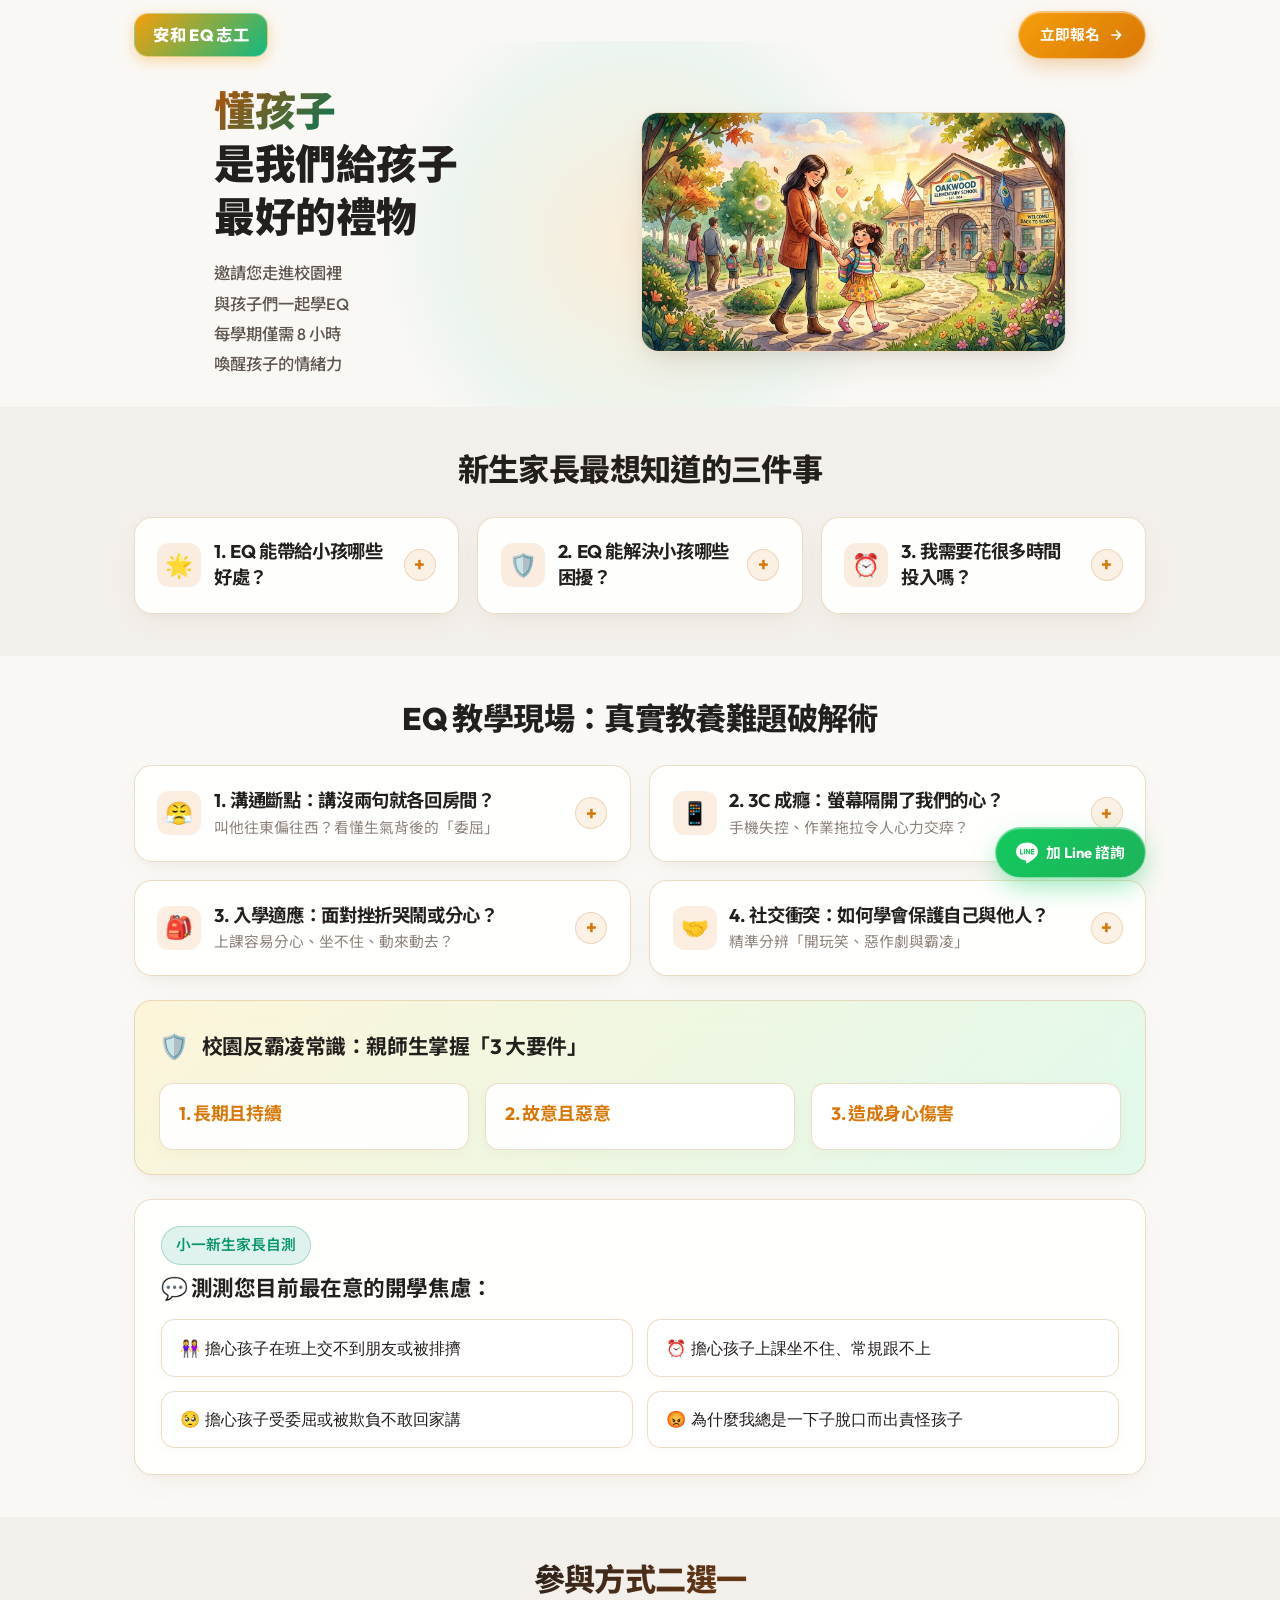
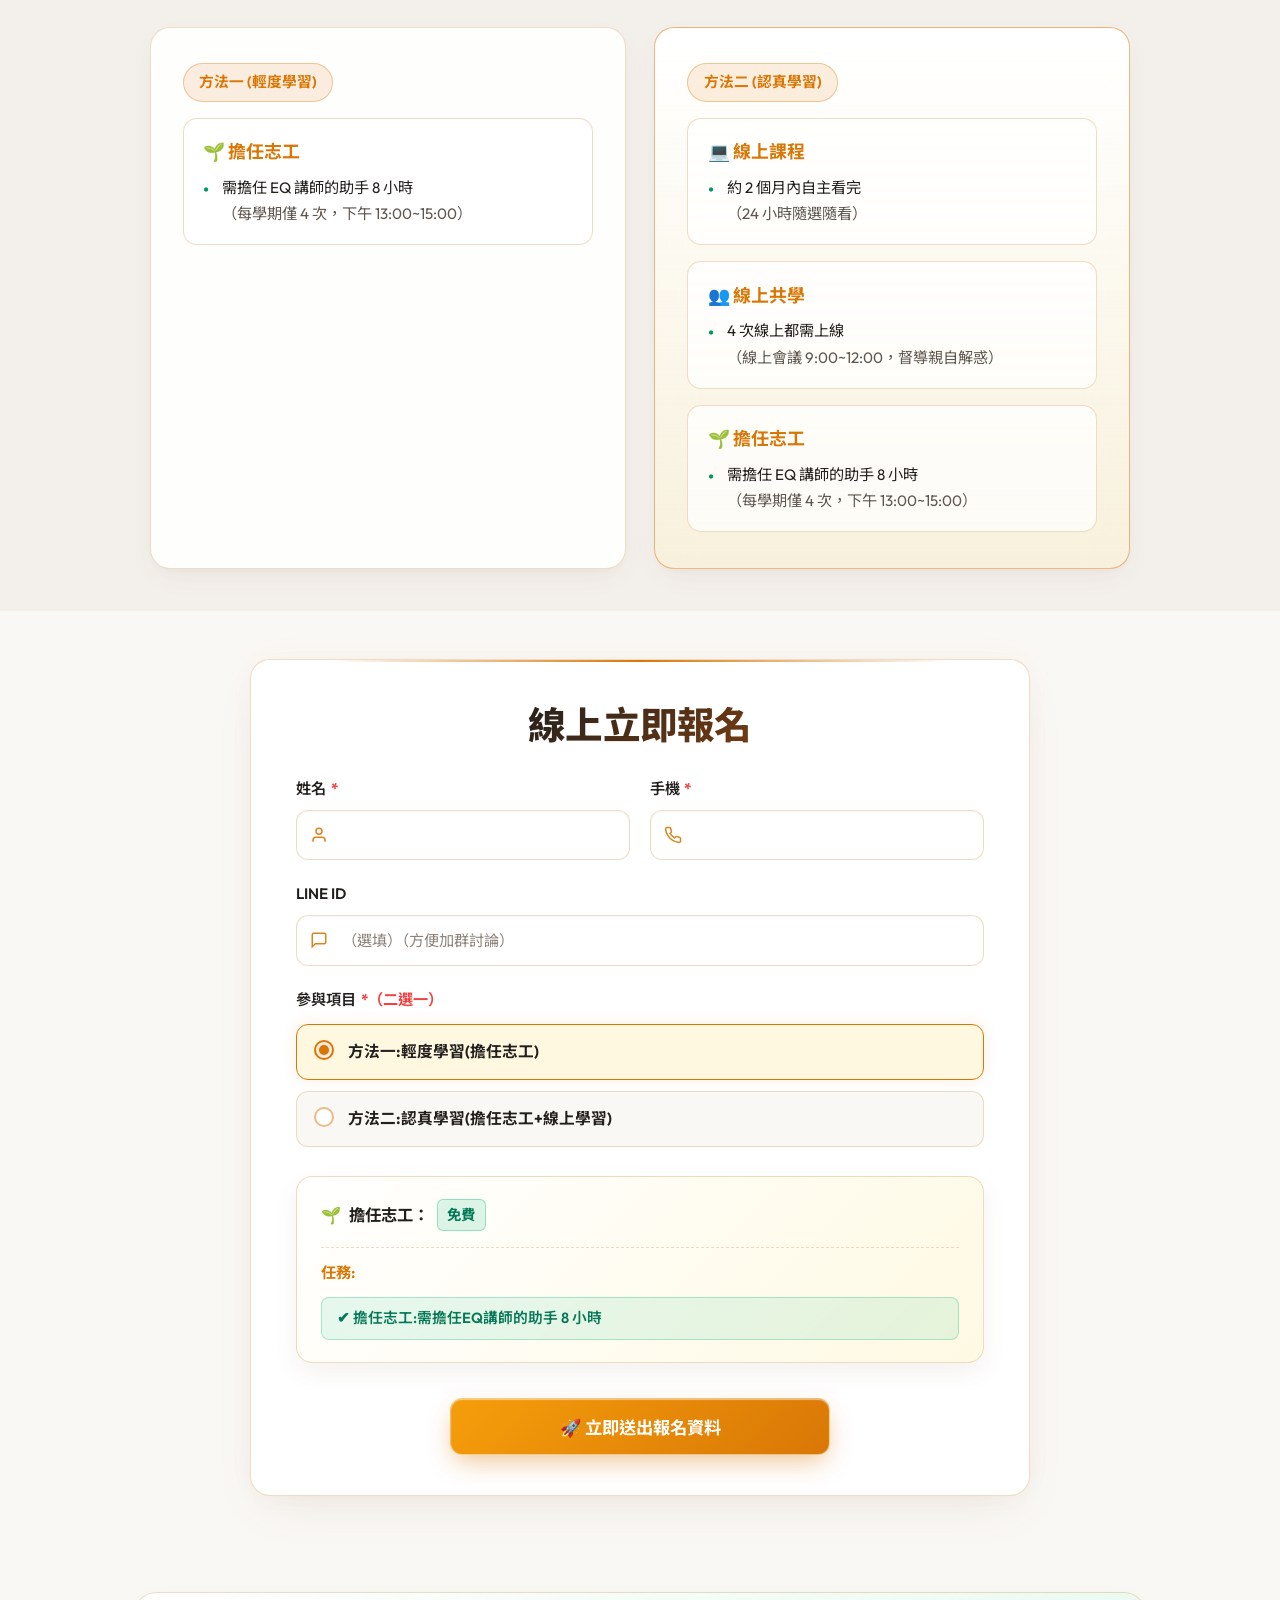
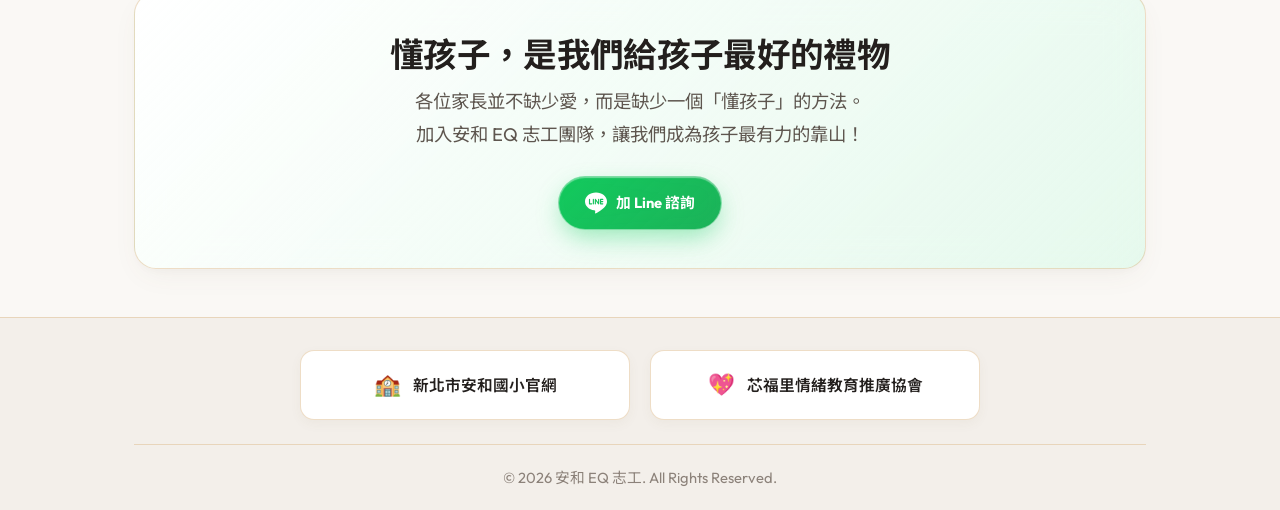
==== web/index.html @ 23bb3ffd "checkpoint: [v2.00] - 安和國小 EQ 志工官方網站 正式穩定版里程碑" ====
<!DOCTYPE html>
<html lang="zh-Hant" data-theme="warm-light">
<head>
    <meta charset="UTF-8">
    <meta name="viewport" content="width=device-width, initial-scale=1.0, minimum-scale=1.0, maximum-scale=5.0, viewport-fit=cover">
    <meta name="HandheldFriendly" content="true">
    <meta name="MobileOptimized" content="375">
    <!-- HTTP Anti-Cache Headers -->
    <meta http-equiv="Cache-Control" content="no-cache, no-store, must-revalidate">
    <meta http-equiv="Pragma" content="no-cache">
    <meta http-equiv="Expires" content="0">

    <script>
        // 1. 確保從短網址跳轉或各類 In-App 瀏覽器載入時強制套用手機最佳 Viewport
        (function() {
            var vp = document.querySelector('meta[name="viewport"]');
            if (vp) {
                vp.setAttribute('content', 'width=device-width, initial-scale=1.0, minimum-scale=1.0, maximum-scale=5.0, viewport-fit=cover');
            }
        })();

        // 2. LINE 內嵌瀏覽器極速逃脫機制 (自動附加 openExternalBrowser=1 跳轉系統預設瀏覽器)
        (function() {
            try {
                var ua = (navigator.userAgent || '').toLowerCase();
                if (ua.indexOf('line') > -1 && window.location.search.indexOf('openExternalBrowser=1') === -1) {
                    var sep = window.location.href.indexOf('?') > -1 ? '&' : '?';
                    window.location.href = window.location.href + sep + 'openExternalBrowser=1';
                }
            } catch(e) {}
        })();
    </script>
    <title>安和 EQ 志工官方網站｜懂孩子，是我們給孩子最好的禮物</title>
    <meta name="description" content="安和 EQ 志工招募中：各位家長並不缺少愛，而是缺少一個「懂孩子」的方法。攜手芯福里情緒教育協會深耕 12 年，每學期僅需 8 小時，邀您為孩子走進一次校園！">
    <meta name="keywords" content="安和EQ志工, 安和國小EQ志工, 安和國小, 芯福里, 芯福里情緒教育協會, 小一新生, 開學適應, EQ教育, 親子共學, 反霸凌, 懂孩子">

    <!-- Open Graph / LINE / Facebook Sharing Meta Tags -->
    <meta property="og:type" content="website">
    <meta property="og:url" content="https://eqanhe.github.io/web/">
    <meta property="og:title" content="安和 EQ 志工官方網站｜懂孩子，是我們給孩子最好的禮物">
    <meta property="og:description" content="各位家長並不缺少愛，而是缺少一個「懂孩子」的方法。安和 12 年 EQ 教育傳承，每學期僅需 8 小時，邀您走進校園與孩子一同成長！">
    <meta property="og:image" content="images/hero_eq_parent_child.jpg">

    <!-- Twitter Meta Tags -->
    <meta name="twitter:card" content="summary_large_image">
    <meta name="twitter:title" content="安和 EQ 志工官方網站｜懂孩子，是我們給孩子最好的禮物">
    <meta name="twitter:description" content="各位家長並不缺少愛，而是缺少一個「懂孩子」的方法。安和 12 年 EQ 教育傳承，每學期僅需 8 小時，邀您走進校園與孩子一同成長！">
    <meta name="twitter:image" content="images/hero_eq_parent_child.jpg">

    <!-- Google Structured Data (JSON-LD) -->
    <script type="application/ld+json">
    {
      "@context": "https://schema.org",
      "@type": "EducationalOrganization",
      "name": "安和 EQ 志工",
      "parentOrganization": {
        "@type": "ElementarySchool",
        "name": "新北市土城區安和國民小學"
      },
      "description": "安和 EQ 志工致力於推廣情緒教育與親子共學，透過專業培訓與班級輔導，協助孩子建立健全心理素質與人際互動技巧。",
      "url": "https://eqanhe.github.io/web/"
    }
    </script>

    <meta name="color-scheme" content="light">
    <meta name="theme-color" content="#FAF8F5">
    <link rel="stylesheet" href="css/style.css?v=2.00">
</head>
<body>

    <!-- LINE 內嵌瀏覽器跳出導引彈窗 (防呆圖文教學) -->
    <div id="lineGuideModal" class="line-guide-modal hidden">
        <div class="line-guide-card">
            <div class="line-guide-icon">🌐</div>
            <div class="line-guide-title">建議在瀏覽器中開啟</div>
            <div class="line-guide-steps">
                為了提供最完整流暢的視覺體驗與表單送出：<br><br>
                <div class="step-item"><strong>1. 點擊右上角或右下角的</strong> <span class="highlight-badge">[ ⋮ ]</span> 或 <span class="highlight-badge">[ ⋯ ]</span></div>
                <div class="step-item"><strong>2. 點選</strong> <span class="highlight-text">「在預設瀏覽器中開啟」</span> 或 <span class="highlight-text">「以 Safari 開啟」</span></div>
            </div>
            <button id="btn-close-line-guide" class="btn-guide-close" onclick="document.getElementById('lineGuideModal').classList.add('hidden')">我知道了，繼續瀏覽</button>
        </div>
    </div>

    <!-- Header Navigation -->
    <header>
        <div class="container">
            <nav>
                <div class="logo" onclick="window.scrollTo({top:0, behavior:'smooth'})" title="安和 EQ 志工 首頁">
                    <div class="logo-badge">安和 EQ 志工</div>
                </div>

                <div class="nav-actions">
                    <a href="#signup" class="btn-primary">
                        <span>立即報名</span>
                        <svg width="16" height="16" viewBox="0 0 24 24" fill="none" stroke="currentColor" stroke-width="2.5"><path d="M5 12h14M12 5l7 7-7 7"/></svg>
                    </a>
                </div>
            </nav>
        </div>
    </header>

    <!-- Hero Section -->
    <section class="hero-section">
        <div class="hero-glow-bg"></div>
        <div class="container hero-container">
            <div class="hero-content reveal">
                <h1 class="hero-title">
                    <span class="gradient-text">懂孩子</span><br>
                    是我們給孩子<br>
                    最好的禮物
                </h1>
                <p class="hero-desc">
                    邀請您走進校園裡<br>
                    與孩子們一起學EQ<br>
                    每學期僅需 8 小時<br>
                    喚醒孩子的情緒力
                </p>
            </div>

            <div class="hero-image-wrapper reveal">
                <div class="hero-image-card">
                    <img src="images/hero_eq_parent_child.jpg?v=1.02" alt="安和家長與小一新生漫步進入溫暖校園" loading="eager">
                </div>
            </div>
        </div>
    </section>

    <!-- 3 Pillars Section: 點選標題展開顯示內文 -->
    <section id="why-eq" class="section section-alt">
        <div class="container">
            <div class="section-header reveal">
                <h2>新生家長最想知道的三件事</h2>
            </div>

            <div class="pillars-grid">
                <!-- Pillar 1 -->
                <div class="pillar-card glass collapsible reveal">
                    <div class="pillar-header">
                        <div class="pillar-header-left">
                            <div class="pillar-icon-box">🌟</div>
                            <div>
                                <h3>1. EQ 能帶給小孩哪些好處？</h3>
                            </div>
                        </div>
                        <div class="pillar-toggle-btn">+</div>
                    </div>
                    <div class="pillar-body">
                        <p>
                            很多人以為 EQ 是教孩子「不要生氣」，其實 EQ 是教孩子「看懂自己的情緒，並找到正確的表達方式」。
                        </p>
                        <p style="margin-top: 0.6rem;">
                            當孩子被誤解時，表面是「生氣甩門」，底層其實是「委屈」。透過覺察，孩子能學會「理性的說明」取代洩恨，這一個小小的覺察將改變孩子一生！
                        </p>
                    </div>
                </div>

                <!-- Pillar 2 -->
                <div class="pillar-card glass collapsible reveal">
                    <div class="pillar-header">
                        <div class="pillar-header-left">
                            <div class="pillar-icon-box">🛡️</div>
                            <div>
                                <h3>2. EQ 能解決小孩哪些困擾？</h3>
                            </div>
                        </div>
                        <div class="pillar-toggle-btn">+</div>
                    </div>
                    <div class="pillar-body">
                        <p>
                            面對日常溝通斷點、手機 3C 依賴、拖拖拉拉、專注力不足，以及校園中「開玩笑、惡作劇與霸凌」的界線混淆。
                        </p>
                        <p style="margin-top: 0.6rem;">
                            EQ 課程運用孩子聽得懂的語言與戲劇活動，教孩子學會精準分辨人際分際，避免過度防衛或盲目隱忍，打造安全防護網！
                        </p>
                    </div>
                </div>

                <!-- Pillar 3 -->
                <div class="pillar-card glass collapsible reveal">
                    <div class="pillar-header">
                        <div class="pillar-header-left">
                            <div class="pillar-icon-box">⏰</div>
                            <div>
                                <h3>3. 我需要花很多時間投入嗎？</h3>
                            </div>
                        </div>
                        <div class="pillar-toggle-btn">+</div>
                    </div>
                    <div class="pillar-body">
                        <p>
                            完全不用擔心負擔過重！線上影音課程 24 小時隨點隨看（開放長達 2 個月，在家就能學）。
                        </p>
                        <p style="margin-top: 0.6rem;">
                            實體入班每學期僅需 4 次（每次約 2 小時，共計約 8 小時），就能輕鬆完成輔班任務，陪伴孩子在校園成長！
                        </p>
                    </div>
                </div>
            </div>
        </div>
    </section>

    <!-- Real-Life Scenarios: 點選卡片展開呈現方式 -->
    <section id="scenarios" class="section">
        <div class="container">
            <div class="section-header reveal">
                <h2>EQ 教學現場：真實教養難題破解術</h2>
            </div>

            <div class="scenarios-grid reveal">
                <!-- Scenario Card 1 -->
                <div class="scenario-card glass collapsible reveal">
                    <div class="scenario-header">
                        <div class="scenario-header-left">
                            <div class="scenario-icon-box">😤</div>
                            <div>
                                <h3>1. 溝通斷點：講沒兩句就各回房間？</h3>
                                <div class="scenario-teaser">叫他往東偏往西？看懂生氣背後的「委屈」</div>
                            </div>
                        </div>
                        <div class="scenario-toggle-btn">+</div>
                    </div>
                    <div class="scenario-body">
                        <p>當孩子因為誤解而被責備時，第一反應常是頂嘴、甩門或怒罵。很多家長會誤以為孩子在挑釁，其實背後是委屈與無助。</p>
                        <h4 style="color: var(--accent-secondary); font-size: 1rem; margin-top: 0.8rem;">💡 EQ 實戰引導心法：</h4>
                        <ul class="scenario-solution-list">
                            <li>不站在孩子對立面：先放下指責，給予彼此冷靜空間</li>
                            <li>幽默點出答案：「我看你其實知道標準答案喔～」</li>
                            <li>認同思考難度：「能講出反向答案代表你腦筋動得很快」</li>
                            <li>看懂底層情緒：表面是生氣，底層其實是「委屈」，引導孩子把委屈說出口</li>
                        </ul>
                    </div>
                </div>

                <!-- Scenario Card 2 -->
                <div class="scenario-card glass collapsible reveal">
                    <div class="scenario-header">
                        <div class="scenario-header-left">
                            <div class="scenario-icon-box">📱</div>
                            <div>
                                <h3>2. 3C 成癮：螢幕隔開了我們的心？</h3>
                                <div class="scenario-teaser">手機失控、作業拖拉令人心力交瘁？</div>
                            </div>
                        </div>
                        <div class="scenario-toggle-btn">+</div>
                    </div>
                    <div class="scenario-body">
                        <p>數位時代孩子面對高刺激螢幕，常因時間感模糊與自制力未成熟而引發家庭風暴。</p>
                        <h4 style="color: var(--accent-secondary); font-size: 1rem; margin-top: 0.8rem;">💡 EQ 實戰引導心法：</h4>
                        <ul class="scenario-solution-list">
                            <li>無痛倒數約定法：不突襲沒收，提前 5 分鐘、1 分鐘給予緩衝倒數</li>
                            <li>同理共感取代怒吼：「我知道遊戲很好玩，結束時會很不捨」</li>
                            <li>實體替代方案：用桌遊、戶外運動、親子共讀轉移注意力</li>
                            <li>全家共同約定：設立「無 3C 親子時光」，營造溫馨家庭氛圍</li>
                        </ul>
                    </div>
                </div>

                <!-- Scenario Card 3 -->
                <div class="scenario-card glass collapsible reveal">
                    <div class="scenario-header">
                        <div class="scenario-header-left">
                            <div class="scenario-icon-box">🎒</div>
                            <div>
                                <h3>3. 入學適應：面對挫折哭鬧或分心？</h3>
                                <div class="scenario-teaser">上課容易分心、坐不住、動來動去？</div>
                            </div>
                        </div>
                        <div class="scenario-toggle-btn">+</div>
                    </div>
                    <div class="scenario-body">
                        <p>低年級孩子大腦發育仍在進行中，傳統單向說教容易讓孩子失去耐心與專注力。</p>
                        <h4 style="color: var(--accent-secondary); font-size: 1rem; margin-top: 0.8rem;">💡 EQ 實戰引導心法：</h4>
                        <ul class="scenario-solution-list">
                            <li>調整心態：不是不認真，而是「需要更有趣的互動刺激」</li>
                            <li>動態互動教學：改為快問快答、角色扮演與趣味闖關挑戰</li>
                            <li>微小成就激勵：設立「看誰能撐到最後」，參與感瞬間提升</li>
                            <li>分段專注練習：從 10 分鐘小目標開始，逐步建立學習耐力</li>
                        </ul>
                    </div>
                </div>

                <!-- Scenario Card 4 -->
                <div class="scenario-card glass collapsible reveal">
                    <div class="scenario-header">
                        <div class="scenario-header-left">
                            <div class="scenario-icon-box">🤝</div>
                            <div>
                                <h3>4. 社交衝突：如何學會保護自己與他人？</h3>
                                <div class="scenario-teaser">精準分辨「開玩笑、惡作劇與霸凌」</div>
                            </div>
                        </div>
                        <div class="scenario-toggle-btn">+</div>
                    </div>
                    <div class="scenario-body">
                        <p>過度防衛會失去朋友，一味隱忍又容易陷入危險。唯有掌握清晰界線，孩子才能真正保護自己並尊重他人。</p>
                        <h4 style="color: var(--accent-secondary); font-size: 1rem; margin-top: 0.8rem;">💡 EQ 實戰引導心法：</h4>
                        <ul class="scenario-solution-list">
                            <li>掌握霸凌 3 大要件：1. 長期且持續 2. 故意且惡意 3. 造成身心傷害</li>
                            <li>透析 5 大校園角色：加害者、受害者、起鬨者、旁觀者、逃避者</li>
                            <li>情境演練學會說「不」：透過戲劇活動練習堅定表達人際界線</li>
                            <li>親師生共同掌握常識：擁有共同的情緒語言，杜絕校園霸凌</li>
                        </ul>
                    </div>
                </div>
            </div>

            <!-- Bullying 3 Keys Banner -->
            <div class="bullying-box glass reveal">
                <div style="display: flex; align-items: center; gap: 0.8rem; margin-bottom: 0.4rem;">
                    <span style="font-size: 1.5rem;">🛡️</span>
                    <h3 style="font-size: 1.3rem;">校園反霸凌常識：親師生掌握「3 大要件」</h3>
                </div>

                <div class="bullying-grid">
                    <div class="bullying-item">
                        <h4>1. 長期且持續</h4>
                    </div>
                    <div class="bullying-item">
                        <h4>2. 故意且惡意</h4>
                    </div>
                    <div class="bullying-item">
                        <h4>3. 造成身心傷害</h4>
                    </div>
                </div>
            </div>

            <!-- Interactive Anxiety Quick Diagnostic -->
            <div class="quiz-box glass reveal">
                <div class="badge badge-green">小一新生家長自測</div>
                <h3 style="font-size: 1.35rem; margin: 0.6rem 0;">💬 測測您目前最在意的開學焦慮：</h3>

                <div class="quiz-options">
                    <button class="quiz-option-btn" data-advice="<strong>💌 給擔心新朋友的家長：</strong><br>低年級孩子通常在 2~3 週內會建立社交圈。EQ 課程會教孩子主動打招呼與分享小技巧，睡前不妨問孩子「今天有跟誰笑一個嗎」，以讚美代替焦慮。">
                        👭 擔心孩子在班上交不到朋友或被排擠
                    </button>
                    <button class="quiz-option-btn" data-advice="<strong>💌 給擔心常規適應的家長：</strong><br>剛從小學過渡，專注力 15 分鐘是正常的。EQ 志工在班上會帶動互動遊戲，把守規矩變成闖關任務，回家也能用遊戲化方式完成作業。">
                        ⏰ 擔心孩子上課坐不住、常規跟不上
                    </button>
                    <button class="quiz-option-btn" data-advice="<strong>💌 給擔心受委屈不敢說的家長：</strong><br>孩子被欺負不敢說，常因害怕被責備軟弱。EQ 教學讓孩子認識「委屈不是錯」，同時教導父母成為不批判的傾聽樹洞。">
                        🥺 擔心孩子受委屈或被欺負不敢回家講
                    </button>
                    <button class="quiz-option-btn" data-advice="<strong>💌 給心力交瘁的家長：</strong><br>您辛苦了！不是您教不好，而是大腦情緒開關被觸發。加入 EQ 志工組能學到「暫停 6 秒鐘」與「我訊息溝通法」，找回溫柔堅定的自己。">
                        😡 為什麼我總是一下子脫口而出責怪孩子
                    </button>
                </div>

                <div id="quiz-result" class="quiz-result">
                    <div id="quiz-result-text"></div>
                </div>
            </div>
        </div>
    </section>

    <!-- Training Roadmap Section (參與方式二選一) -->
    <section id="roadmap" class="section section-alt">
        <div class="container">
            <div class="section-header reveal">
                <h2 class="roadmap-main-title">參與方式二選一</h2>
            </div>

            <div class="dual-path-grid reveal">
                <!-- Path 1 -->
                <div class="path-card glass">
                    <div class="path-badge">方法一 (輕度學習)</div>
                    <div class="path-body sub-path-wrapper">
                        <div class="sub-path-block">
                            <div class="sub-path-title">🌱 擔任志工</div>
                            <ul class="sub-path-list">
                                <li>
                                    需擔任 EQ 講師的助手 8 小時<br>
                                    <span class="sub-line">（每學期僅 4 次，下午 13:00~15:00）</span>
                                </li>
                            </ul>
                        </div>
                    </div>
                </div>

                <!-- Path 2 -->
                <div class="path-card glass path-card-highlight">
                    <div class="path-badge">方法二 (認真學習)</div>
                    <div class="path-body sub-path-wrapper">
                        <!-- Sub Path 1 -->
                        <div class="sub-path-block">
                            <div class="sub-path-title">💻 線上課程</div>
                            <ul class="sub-path-list">
                                <li>
                                    約 2 個月內自主看完<br>
                                    <span class="sub-line">（24 小時隨選隨看）</span>
                                </li>
                            </ul>
                        </div>
                        <!-- Sub Path 2 -->
                        <div class="sub-path-block">
                            <div class="sub-path-title">👥 線上共學</div>
                            <ul class="sub-path-list">
                                <li>
                                    4 次線上都需上線<br>
                                    <span class="sub-line">（線上會議 9:00~12:00，督導親自解惑）</span>
                                </li>
                            </ul>
                        </div>
                        <!-- Sub Path 3 -->
                        <div class="sub-path-block">
                            <div class="sub-path-title">🌱 擔任志工</div>
                            <ul class="sub-path-list">
                                <li>
                                    需擔任 EQ 講師的助手 8 小時<br>
                                    <span class="sub-line">（每學期僅 4 次，下午 13:00~15:00）</span>
                                </li>
                            </ul>
                        </div>
                    </div>
                </div>
            </div>
        </div>
    </section>

    <!-- Native Registration Form Section -->
    <section class="signup-section" id="signup">
        <div class="container">
            <div class="signup-card glass reveal">
                <div class="signup-header" id="signup-header">
                    <h2 class="signup-badge-title">線上立即報名</h2>
                </div>

                <!-- Registration Form -->
                <form id="eq-registration-form" class="signup-form" novalidate>
                    <div class="form-grid">
                        <div class="form-group">
                            <label for="form-name" class="form-label">
                                姓名 <span class="required-star">*</span>
                            </label>
                            <div class="input-wrapper">
                                <svg class="input-icon" width="18" height="18" viewBox="0 0 24 24" fill="none" stroke="currentColor" stroke-width="2"><path d="M20 21v-2a4 4 0 0 0-4-4H8a4 4 0 0 0-4 4v2"/><circle cx="12" cy="7" r="4"/></svg>
                                <input type="text" id="form-name" name="entry.602205738" class="form-input" required autocomplete="name">
                            </div>
                            <span class="field-error" id="error-name">請填寫您的姓名</span>
                        </div>

                        <div class="form-group">
                            <label for="form-phone" class="form-label">
                                手機 <span class="required-star">*</span>
                            </label>
                            <div class="input-wrapper">
                                <svg class="input-icon" width="18" height="18" viewBox="0 0 24 24" fill="none" stroke="currentColor" stroke-width="2"><path d="M22 16.92v3a2 2 0 0 1-2.18 2 19.79 19.79 0 0 1-8.63-3.07 19.5 19.5 0 0 1-6-6 19.79 19.79 0 0 1-3.07-8.67A2 2 0 0 1 4.11 2h3a2 2 0 0 1 2 1.72 12.84 12.84 0 0 0 .7 2.81 2 2 0 0 1-.45 2.11L8.09 9.91a16 16 0 0 0 6 6l1.27-1.27a2 2 0 0 1 2.11-.45 12.84 12.84 0 0 0 2.81.7A2 2 0 0 1 22 16.92z"/></svg>
                                <input type="tel" id="form-phone" name="entry.1903577013" class="form-input" required autocomplete="tel">
                            </div>
                            <span class="field-error" id="error-phone">請填寫有效的手機號碼</span>
                        </div>
                    </div>

                    <div class="form-group">
                        <label for="form-line" class="form-label">
                            LINE ID
                        </label>
                        <div class="input-wrapper">
                            <svg class="input-icon" width="18" height="18" viewBox="0 0 24 24" fill="none" stroke="currentColor" stroke-width="2"><path d="M21 15a2 2 0 0 1-2 2H7l-4 4V5a2 2 0 0 1 2-2h14a2 2 0 0 1 2 2z"/></svg>
                            <input type="text" id="form-line" name="entry.1179144741" class="form-input" placeholder="（選填）（方便加群討論）">
                        </div>
                    </div>

                    <div class="form-group">
                        <label class="form-label">
                            參與項目 <span class="required-star">*（二選一）</span>
                        </label>
                        <div class="checkbox-group radio-group">
                            <label class="checkbox-item radio-item" for="plan-volunteer-only">
                                <input type="radio" name="participation_plan" id="plan-volunteer-only" value="volunteer_only" checked>
                                <span class="radio-custom"></span>
                                <span class="checkbox-label">
                                    <strong>方法一:輕度學習(擔任志工)</strong>
                                </span>
                            </label>

                            <label class="checkbox-item radio-item checkbox-item-course" for="plan-course-volunteer">
                                <input type="radio" name="participation_plan" id="plan-course-volunteer" value="course_and_volunteer">
                                <span class="radio-custom"></span>
                                <span class="checkbox-label">
                                    <strong>方法二:認真學習(擔任志工+線上學習)</strong>
                                </span>
                            </label>
                        </div>
                    </div>

                    <!-- Volunteer Info Card (Shown when "方法一" is checked) -->
                    <div id="volunteer-only-info" class="compact-guarantee-box glass">
                        <div class="compact-g-header">
                            <div class="compact-fee-highlight">
                                <div class="fee-row-item">🌱 <strong>擔任志工：</strong><span class="free-badge">免費</span></div>
                            </div>
                        </div>
                        <div class="compact-req-wrapper">
                            <div class="compact-req-title">任務:</div>
                            <div class="compact-req-badges">
                                <span class="req-badge">✔ 擔任志工:需擔任EQ講師的助手 8 小時</span>
                            </div>
                        </div>
                    </div>

                    <!-- Compact Guarantee Card (Only shown when "方法二" is checked) -->
                    <div id="online-course-guarantee-info" class="compact-guarantee-box glass" style="display: none;">
                        <div class="compact-g-header">
                            <div class="compact-fee-highlight">
                                <div class="fee-row-item">🌱 <strong>擔任志工：</strong><span class="free-badge">免費</span></div>
                                <div class="fee-row-item">💻 <strong>線上學習：</strong><span class="cost-badge">需支付 500 元工本費</span></div>
                            </div>
                            <p class="compact-fee-subnote">線上課程與費用，皆由芯福里情緒教育協會提供與收取</p>
                        </div>
                        <div class="compact-price-flow">
                            <div class="c-flow-item">
                                <span class="c-flow-title">報名費用</span>
                                <span class="c-flow-val">2,000<small>元</small></span>
                            </div>
                            <div class="c-flow-arrow">➔</div>
                            <div class="c-flow-item highlight">
                                <span class="c-flow-title">完成任務退還</span>
                                <span class="c-flow-val refund">1,500<small>元</small></span>
                            </div>
                            <div class="c-flow-arrow">=</div>
                            <div class="c-flow-item net">
                                <span class="c-flow-title">實質僅支出工本費</span>
                                <span class="c-flow-val net-val">500<small>元</small></span>
                            </div>
                        </div>
                        <div class="compact-req-wrapper">
                            <div class="compact-req-title">任務:</div>
                            <div class="compact-req-badges">
                                <span class="req-badge">✔ 線上課程:約2 個月內自主看完</span>
                                <span class="req-badge">✔ 線上共學: 4 次線上都需上線</span>
                                <span class="req-badge">✔ 擔任志工:需擔任EQ講師的助手 8 小時</span>
                            </div>
                            <div class="compact-req-note">(以上三任務皆需完成，才達退費標準)</div>
                        </div>
                    </div>

                    <div class="form-action">
                        <button type="submit" id="submit-btn" class="btn-submit">
                            <span class="btn-text">🚀 立即送出報名資料</span>
                            <span class="btn-loading" style="display: none;">
                                <span class="spinner-ring"></span>
                                正在傳送報名資料...
                            </span>
                        </button>
                    </div>
                </form>

                <!-- Submission Success State (Hidden by default) -->
                <div id="form-success" class="form-success-card" style="display: none;">
                    <div class="success-icon-wrap">
                        <svg width="48" height="48" viewBox="0 0 24 24" fill="none" stroke="currentColor" stroke-width="2.5"><path d="M22 11.08V12a10 10 0 1 1-5.93-9.14"/><polyline points="22 4 12 14.01 9 11.01"/></svg>
                    </div>
                    <h3 class="success-title">🎉 報名登記已成功送出！</h3>
                    <p class="success-desc">
                        感謝您為孩子邁出關鍵的一步！<br>
                        我們會盡快跟您聯繫。
                    </p>
                </div>
            </div>
        </div>
    </section>

    <!-- Final Call to Action (CTA) Section -->
    <section class="cta-section">
        <div class="container">
            <div class="cta-box glass reveal">
                <h2>懂孩子，是我們給孩子最好的禮物</h2>
                <p>
                    各位家長並不缺少愛，而是缺少一個「懂孩子」的方法。<br class="desktop-br">
                    加入安和 EQ 志工團隊，讓我們成為孩子最有力的靠山！
                </p>
                <div>
                    <a href="https://line.me/ti/g/CSZd4uc4K-" target="_blank" rel="noopener" class="btn-line" style="text-decoration: none;">
                        <svg width="22" height="22" viewBox="0 0 24 24" fill="currentColor"><path d="M19.365 9.863c.349 0 .63.285.63.631 0 .345-.281.63-.63.63H17.61v1.125h1.755c.349 0 .63.283.63.63 0 .344-.281.629-.63.629h-2.386c-.345 0-.627-.285-.627-.629V8.108c0-.345.282-.63.63-.63h2.386c.346 0 .627.285.627.63 0 .349-.281.63-.63.63H17.61v1.125h1.755zm-3.855 3.016c0 .27-.174.51-.432.596-.064.021-.133.031-.199.031-.211 0-.391-.09-.51-.25l-2.443-3.317v2.94c0 .344-.279.629-.631.629-.346 0-.626-.285-.626-.629V8.108c0-.27.173-.51.43-.595.06-.023.136-.033.194-.033.195 0 .375.084.495.238l2.476 3.355V8.108c0-.345.282-.63.63-.63.345 0 .626.285.626.63v4.771zm-5.741 0c0 .344-.282.629-.631.629-.345 0-.627-.285-.627-.629V8.108c0-.345.282-.63.63-.63.346 0 .628.285.628.63v4.771zm-2.466.629H4.917c-.345 0-.63-.285-.63-.629V8.108c0-.345.285-.63.63-.63.348 0 .63.285.63.63v4.141h1.756c.348 0 .629.283.629.63 0 .344-.282.629-.629.629M24 10.314C24 4.943 18.615.572 12 .572S0 4.943 0 10.314c0 4.811 4.27 8.842 10.035 9.608.391.082.923.258 1.058.59.12.301.079.766.038 1.08l-.164 1.02c-.045.301-.24 1.186 1.049.645 1.291-.539 6.916-4.078 9.436-6.975C23.176 14.393 24 12.458 24 10.314"/></svg>
                        <span>加 Line 諮詢</span>
                    </a>
                </div>
            </div>
        </div>
    </section>

    <!-- Floating LINE Button -->
    <a href="https://line.me/ti/g/CSZd4uc4K-" target="_blank" rel="noopener" class="floating-line-btn" aria-label="加 Line 諮詢">
        <svg width="22" height="22" viewBox="0 0 24 24" fill="currentColor"><path d="M19.365 9.863c.349 0 .63.285.63.631 0 .345-.281.63-.63.63H17.61v1.125h1.755c.349 0 .63.283.63.63 0 .344-.281.629-.63.629h-2.386c-.345 0-.627-.285-.627-.629V8.108c0-.345.282-.63.63-.63h2.386c.346 0 .627.285.627.63 0 .349-.281.63-.63.63H17.61v1.125h1.755zm-3.855 3.016c0 .27-.174.51-.432.596-.064.021-.133.031-.199.031-.211 0-.391-.09-.51-.25l-2.443-3.317v2.94c0 .344-.279.629-.631.629-.346 0-.626-.285-.626-.629V8.108c0-.27.173-.51.43-.595.06-.023.136-.033.194-.033.195 0 .375.084.495.238l2.476 3.355V8.108c0-.345.282-.63.63-.63.345 0 .626.285.626.63v4.771zm-5.741 0c0 .344-.282.629-.631.629-.345 0-.627-.285-.627-.629V8.108c0-.345.282-.63.63-.63.346 0 .628.285.628.63v4.771zm-2.466.629H4.917c-.345 0-.63-.285-.63-.629V8.108c0-.345.285-.63.63-.63.348 0 .63.285.63.63v4.141h1.756c.348 0 .629.283.629.63 0 .344-.282.629-.629.629M24 10.314C24 4.943 18.615.572 12 .572S0 4.943 0 10.314c0 4.811 4.27 8.842 10.035 9.608.391.082.923.258 1.058.59.12.301.079.766.038 1.08l-.164 1.02c-.045.301-.24 1.186 1.049.645 1.291-.539 6.916-4.078 9.436-6.975C23.176 14.393 24 12.458 24 10.314"/></svg>
        <span>加 Line 諮詢</span>
    </a>

    <!-- Footer -->
    <footer>
        <div class="container">
            <div class="footer-orgs-grid">
                <a href="https://www.anhoes.ntpc.edu.tw/" target="_blank" rel="noopener" class="footer-org-card glass">
                    <span class="footer-org-icon">🏫</span>
                    <span class="footer-org-name">新北市安和國小官網</span>
                </a>
                <a href="https://www.happinessvillage.org/" target="_blank" rel="noopener" class="footer-org-card glass">
                    <span class="footer-org-icon">💖</span>
                    <span class="footer-org-name">芯福里情緒教育推廣協會</span>
                </a>
            </div>

            <div class="footer-bottom">
                <p>&copy; 2026 安和 EQ 志工. All Rights Reserved.</p>
            </div>
        </div>
    </footer>

    <script src="js/main.js?v=2.00"></script>
</body>
</html>
---- web/css/style.css ----
@import url('https://fonts.googleapis.com/css2?family=Outfit:wght@300;400;500;600;700;800;900&family=Noto+Sans+TC:wght@300;400;500;700;900&display=swap');

:root {
    /* Design Tokens - Warm Cream & Ivory White Theme (暖白溫潤風格) */
    --bg-primary: #FAF8F5; /* 溫潤暖白（象牙燕麥色，舒適不刺眼） */
    --bg-secondary: #F3EFEA; /* 柔和暖燕麥底色（區塊交替） */
    --accent-primary: #D97706; /* 溫暖金琥珀色 (Amber 600) */
    --accent-primary-glow: rgba(217, 119, 6, 0.12);
    --accent-secondary: #059669; /* 舒心翡翠綠 (Emerald 600) */
    --accent-secondary-glow: rgba(5, 150, 105, 0.12);
    --text-primary: #231F1D; /* 深焙暖炭棕黑（極致清晰、溫暖不死黑） */
    --text-secondary: #5E564F; /* 暖石沉棕（副標題/說明文字） */
    --text-muted: #8C827A; /* 輕暖柔灰（輔助註釋） */
    --card-bg: rgba(255, 255, 255, 0.90); /* 暖白透光玻璃質感卡片 */
    --card-border: rgba(217, 180, 130, 0.45); /* 溫暖淺琥珀金色邊框 */
    --drawer-bg: rgba(250, 248, 245, 0.98);
    --nav-bg: rgba(250, 248, 245, 0.88);
    --shadow-main: 0 10px 30px -8px rgba(120, 95, 65, 0.08), 0 4px 12px -2px rgba(0, 0, 0, 0.03);
    --transition-smooth: all 0.35s cubic-bezier(0.16, 1, 0.3, 1);
    --font-sans: 'Outfit', 'Noto Sans TC', sans-serif;
    --line-green: #06c755;

    /* UI/UX 統一字級階層規範 */
    --text-lead: 1.15rem;      /* 18.4px - 核心引言 / 強調段落 / Hero Slogan */
    --text-body: 1.02rem;      /* 16.3px - 全站主要閱讀正文 */
    --text-sub: 0.92rem;       /* 14.7px - 次要輔助資訊 / 標籤 / 導覽 / 按鈕 */
}

/* Global Reset & Typography Safety */
* {
    margin: 0;
    padding: 0;
    box-sizing: border-box;
}

html {
    scroll-behavior: smooth;
    font-size: 16px;
    background-color: var(--bg-primary);
}

body {
    background-color: var(--bg-primary);
    color: var(--text-primary);
    font-family: var(--font-sans);
    font-size: var(--text-body);
    line-height: 1.75;
    overflow-x: hidden;
    transition: background-color 0.4s ease, color 0.4s ease;
    word-break: normal;
    overflow-wrap: break-word;
}

/* Responsive Desktop Line Breaks */
.desktop-br {
    display: inline;
}

@media (max-width: 768px) {
    .desktop-br {
        display: none;
    }
}

/* Scrollbar Customization */
::-webkit-scrollbar {
    width: 8px;
}
::-webkit-scrollbar-track {
    background: var(--bg-primary);
}
::-webkit-scrollbar-thumb {
    background: rgba(217, 180, 130, 0.6);
    border-radius: 4px;
}
::-webkit-scrollbar-thumb:hover {
    background: var(--text-muted);
}

/* Typography & Headings */
h1, h2, h3, h4 {
    font-weight: 700;
    letter-spacing: -0.02em;
    line-height: 1.35;
    word-break: normal;
    overflow-wrap: break-word;
    color: var(--text-primary);
}

.gradient-text {
    background: linear-gradient(135deg, #b45309 0%, #047857 100%);
    -webkit-background-clip: text;
    -webkit-text-fill-color: transparent;
    background-clip: text;
}

.gradient-text-warm {
    background: linear-gradient(135deg, #d97706 0%, #b45309 100%);
    -webkit-background-clip: text;
    -webkit-text-fill-color: transparent;
    background-clip: text;
}

/* Utility Layouts */
.container {
    max-width: 1060px;
    margin: 0 auto;
    padding: 0 1.5rem;
}

@media (max-width: 640px) {
    .container {
        padding: 0 1.15rem;
    }
}

.glass {
    background: var(--card-bg);
    backdrop-filter: blur(20px);
    -webkit-backdrop-filter: blur(20px);
    border: 1px solid var(--card-border);
    box-shadow: var(--shadow-main);
}

/* Badges & Tags */
.badge {
    display: inline-flex;
    align-items: center;
    gap: 0.5rem;
    padding: 0.35rem 0.9rem;
    border-radius: 9999px;
    font-size: var(--text-sub);
    font-weight: 600;
    background: var(--accent-primary-glow);
    color: var(--accent-primary);
    border: 1px solid rgba(217, 119, 6, 0.25);
}

.badge-green {
    background: var(--accent-secondary-glow);
    color: var(--accent-secondary);
    border-color: rgba(5, 150, 105, 0.25);
}

/* Scroll Reveal Animations */
.reveal {
    opacity: 0;
    transform: translateY(24px);
    transition: opacity 0.8s cubic-bezier(0.16, 1, 0.3, 1),
                transform 0.8s cubic-bezier(0.16, 1, 0.3, 1);
}

.reveal.active {
    opacity: 1;
    transform: translateY(0);
}

/* Header & Navigation */
header {
    position: fixed;
    top: 0;
    left: 0;
    width: 100%;
    z-index: 1000;
    transition: var(--transition-smooth);
}

header.scrolled {
    background: var(--nav-bg);
    backdrop-filter: blur(16px);
    -webkit-backdrop-filter: blur(16px);
    border-bottom: 1px solid var(--card-border);
    box-shadow: 0 4px 20px rgba(120, 95, 65, 0.06);
}

nav {
    display: flex;
    justify-content: space-between;
    align-items: center;
    height: 70px;
}

.logo {
    display: flex;
    align-items: center;
    text-decoration: none;
    cursor: pointer;
}

/* Expanded Colorful Button Logo */
.logo-badge {
    padding: 0.45rem 1.15rem;
    border-radius: 14px;
    background: linear-gradient(135deg, #f59e0b, #10b981);
    color: #ffffff;
    display: inline-flex;
    align-items: center;
    justify-content: center;
    font-weight: 800;
    font-size: var(--text-body);
    letter-spacing: 0.02em;
    box-shadow: 0 4px 14px rgba(245, 158, 11, 0.35);
    white-space: nowrap;
    transition: var(--transition-smooth);
    border: 1px solid rgba(255, 255, 255, 0.4);
}

.logo:hover .logo-badge {
    transform: translateY(-2px);
    box-shadow: 0 6px 20px rgba(245, 158, 11, 0.5);
}

.nav-links {
    display: flex;
    align-items: center;
    gap: 1.6rem;
    list-style: none;
}

.nav-links a {
    color: var(--text-secondary);
    text-decoration: none;
    font-size: var(--text-sub);
    font-weight: 500;
    transition: var(--transition-smooth);
    position: relative;
    padding: 0.3rem 0;
}

.nav-links a:hover {
    color: var(--accent-primary);
}

.nav-actions {
    display: flex;
    align-items: center;
    gap: 0.8rem;
}

.btn-primary {
    background: linear-gradient(135deg, #f59e0b 0%, #d97706 100%);
    backdrop-filter: blur(12px);
    -webkit-backdrop-filter: blur(12px);
    border: 1.5px solid rgba(255, 255, 255, 0.45);
    color: #ffffff;
    font-weight: 700;
    font-size: var(--text-sub);
    padding: 0.65rem 1.3rem;
    border-radius: 9999px;
    cursor: pointer;
    text-decoration: none;
    display: inline-flex;
    align-items: center;
    gap: 0.5rem;
    transition: var(--transition-smooth);
    box-shadow: 0 8px 22px -4px rgba(217, 119, 6, 0.38), inset 0 1px 1px rgba(255, 255, 255, 0.5);
    white-space: nowrap;
}

.btn-primary:hover {
    transform: translateY(-3px) scale(1.02);
    box-shadow: 0 12px 28px -4px rgba(217, 119, 6, 0.55), inset 0 1px 1px rgba(255, 255, 255, 0.7);
    border-color: rgba(255, 255, 255, 0.8);
}

.btn-line {
    background: linear-gradient(135deg, rgba(6, 199, 85, 0.95) 0%, rgba(5, 170, 72, 0.9) 100%);
    backdrop-filter: blur(12px);
    -webkit-backdrop-filter: blur(12px);
    border: 1.5px solid rgba(255, 255, 255, 0.45);
    color: #ffffff;
    font-weight: 700;
    font-size: var(--text-sub);
    padding: 0.8rem 1.6rem;
    border-radius: 9999px;
    text-decoration: none;
    display: inline-flex;
    align-items: center;
    gap: 0.6rem;
    transition: var(--transition-smooth);
    box-shadow: 0 10px 26px -4px rgba(6, 199, 85, 0.4), inset 0 1px 1px rgba(255, 255, 255, 0.4);
    white-space: nowrap;
}

.btn-line:hover {
    transform: translateY(-3px) scale(1.02);
    box-shadow: 0 14px 32px -4px rgba(6, 199, 85, 0.6), inset 0 1px 1px rgba(255, 255, 255, 0.6);
    border-color: rgba(255, 255, 255, 0.7);
}

.mobile-menu-btn {
    display: none;
    background: none;
    border: none;
    color: var(--text-primary);
    font-size: 1.5rem;
    cursor: pointer;
    padding: 0.3rem;
}

/* Mobile Nav Drawer */
.mobile-drawer {
    position: fixed;
    top: 70px;
    left: 0;
    width: 100%;
    background: var(--drawer-bg);
    border-bottom: 1px solid var(--card-border);
    padding: 1.2rem;
    display: flex;
    flex-direction: column;
    gap: 0.8rem;
    transform: translateY(-150%);
    transition: transform 0.35s ease;
    z-index: 999;
    box-shadow: 0 10px 30px rgba(120, 95, 65, 0.1);
}

.mobile-drawer.open {
    transform: translateY(0);
}

.mobile-drawer a {
    color: var(--text-primary);
    text-decoration: none;
    font-size: var(--text-body);
    font-weight: 600;
    padding: 0.4rem 0;
}

/* Hero Section */
.hero-section {
    padding: 85px 0 28px 0;
    position: relative;
    overflow: hidden;
}

.hero-glow-bg {
    position: absolute;
    top: 10%;
    left: 50%;
    transform: translateX(-50%);
    width: 650px;
    height: 400px;
    background: radial-gradient(circle, rgba(245, 158, 11, 0.12) 0%, rgba(16, 185, 129, 0.06) 50%, transparent 70%);
    pointer-events: none;
    z-index: 0;
}

.hero-container {
    max-width: 900px;
    margin: 0 auto;
    display: grid;
    grid-template-columns: 1fr 1.05fr;
    gap: 1.35rem;
    align-items: center;
    position: relative;
    z-index: 1;
}

.hero-content {
    display: flex;
    flex-direction: column;
    gap: 0.9rem;
}

.hero-title {
    font-size: clamp(1.95rem, 3.8vw, 2.55rem);
    font-weight: 900;
    line-height: 1.3;
    letter-spacing: -0.01em;
}

.hero-desc {
    font-size: 1.02rem;
    color: var(--text-secondary);
    line-height: 1.85;
    font-weight: 500;
}

/* Hero Image Card */
.hero-image-card {
    position: relative;
    border-radius: 18px;
    overflow: hidden;
    border: 1px solid var(--card-border);
    box-shadow: 0 16px 36px -10px rgba(120, 95, 65, 0.18), 0 4px 12px rgba(0,0,0,0.04);
    aspect-ratio: 16 / 9;
    background: var(--card-bg);
    transition: transform 0.4s ease, box-shadow 0.4s ease;
}

.hero-image-card:hover {
    transform: translateY(-2px);
    box-shadow: 0 20px 42px -10px rgba(120, 95, 65, 0.25);
}

.hero-image-card img {
    width: 100%;
    height: 100%;
    object-fit: cover;
    display: block;
}

/* Section Common Headers */
.section {
    padding: 42px 0;
    position: relative;
}

.section-alt {
    background-color: var(--bg-secondary);
}

.section-header {
    text-align: center;
    max-width: 720px;
    margin: 0 auto 1.6rem auto;
}

.section-header h2 {
    font-size: clamp(1.5rem, 3.2vw, 1.95rem);
    margin-bottom: 0.35rem;
    font-weight: 800;
}

.section-header p {
    font-size: var(--text-body);
    color: var(--text-secondary);
}

/* 3 Pillars & Scenarios Collapsible Cards */
.pillars-grid {
    display: grid;
    grid-template-columns: repeat(3, 1fr);
    gap: 1.15rem;
    align-items: start;
}

.scenarios-grid {
    display: grid;
    grid-template-columns: repeat(2, 1fr);
    gap: 1.15rem;
    align-items: start;
}

.pillar-card.collapsible,
.scenario-card.collapsible {
    border-radius: 18px;
    padding: 1.35rem 1.4rem;
    display: flex;
    flex-direction: column;
    gap: 0.45rem;
    transition: var(--transition-smooth);
    position: relative;
    cursor: pointer;
    border: 1.5px solid var(--card-border);
    background: var(--card-bg);
    box-shadow: var(--shadow-main);
}

.pillar-card.collapsible:hover,
.scenario-card.collapsible:hover {
    border-color: var(--accent-primary);
    transform: translateY(-3px);
    box-shadow: 0 12px 30px -8px rgba(217, 119, 6, 0.18);
}

.pillar-card.collapsible.open,
.scenario-card.collapsible.open {
    border-color: var(--accent-primary);
    box-shadow: 0 16px 36px -10px rgba(217, 119, 6, 0.2);
}

.pillar-header,
.scenario-header {
    display: flex;
    align-items: center;
    justify-content: space-between;
    gap: 0.8rem;
}

.pillar-header-left,
.scenario-header-left {
    display: flex;
    align-items: center;
    gap: 0.8rem;
    flex: 1;
}

.pillar-icon-box,
.scenario-icon-box {
    width: 44px;
    height: 44px;
    border-radius: 12px;
    background: var(--accent-primary-glow);
    color: var(--accent-primary);
    display: flex;
    align-items: center;
    justify-content: center;
    font-size: 1.4rem;
    flex-shrink: 0;
}

.pillar-card h3,
.scenario-card h3 {
    font-size: 1.15rem;
    line-height: 1.4;
    margin: 0;
    color: var(--text-primary);
}

.pillar-toggle-btn,
.scenario-toggle-btn {
    width: 32px;
    height: 32px;
    border-radius: 50%;
    background: rgba(217, 119, 6, 0.1);
    border: 1px solid var(--card-border);
    display: flex;
    align-items: center;
    justify-content: center;
    color: var(--accent-primary);
    font-size: 1.2rem;
    font-weight: 700;
    transition: transform 0.3s ease, background 0.3s ease;
    flex-shrink: 0;
}

.pillar-card.collapsible.open .pillar-toggle-btn,
.scenario-card.collapsible.open .scenario-toggle-btn {
    transform: rotate(45deg);
    background: var(--accent-primary-glow);
}

.pillar-teaser,
.scenario-teaser {
    font-size: var(--text-sub);
    color: var(--text-muted);
    line-height: 1.5;
    margin-top: 0.2rem;
}

.pillar-body,
.scenario-body {
    display: none;
    padding-top: 1rem;
    margin-top: 0.6rem;
    border-top: 1px dashed var(--card-border);
    color: var(--text-secondary);
    font-size: var(--text-body);
    line-height: 1.8;
    animation: fadeInSlide 0.35s ease;
}

.pillar-card.collapsible.open .pillar-body,
.scenario-card.collapsible.open .scenario-body {
    display: block;
}

.scenario-solution-list {
    list-style: none;
    margin-top: 0.6rem;
    display: flex;
    flex-direction: column;
    gap: 0.6rem;
}

.scenario-solution-list li {
    position: relative;
    padding-left: 1.5rem;
    font-size: var(--text-body);
    color: var(--text-secondary);
    line-height: 1.6;
}

.scenario-solution-list li::before {
    content: '✓';
    position: absolute;
    left: 0;
    color: var(--accent-secondary);
    font-weight: 800;
}

@keyframes fadeInSlide {
    from { opacity: 0; transform: translateY(-6px); }
    to { opacity: 1; transform: translateY(0); }
}

/* Bullying 3 Keys Banner */
.bullying-box {
    margin-top: 1.5rem;
    border-radius: 18px;
    padding: 1.5rem;
    background: linear-gradient(135deg, rgba(254, 243, 199, 0.6) 0%, rgba(209, 250, 229, 0.6) 100%);
    border: 1px solid var(--card-border);
    box-shadow: var(--shadow-main);
}

.bullying-grid {
    display: grid;
    grid-template-columns: repeat(3, 1fr);
    gap: 1rem;
    margin-top: 1rem;
}

.bullying-item {
    background: rgba(255, 255, 255, 0.95);
    border-radius: 14px;
    padding: 1.1rem 1.2rem;
    border: 1px solid var(--card-border);
    box-shadow: 0 4px 12px rgba(120, 95, 65, 0.05);
}

.bullying-item h4 {
    font-size: 1.12rem;
    color: var(--accent-primary);
    margin-bottom: 0.35rem;
}

.bullying-item p {
    font-size: var(--text-body);
    color: var(--text-secondary);
    line-height: 1.65;
}

/* Interactive Quiz / Self Assessment */
.quiz-box {
    border-radius: 18px;
    padding: 1.6rem;
    margin-top: 1.5rem;
    background: var(--card-bg);
    border: 1px solid var(--card-border);
    box-shadow: var(--shadow-main);
}

.quiz-options {
    display: grid;
    grid-template-columns: repeat(2, 1fr);
    gap: 0.85rem;
    margin-top: 1rem;
}

.quiz-option-btn {
    padding: 0.95rem 1.15rem;
    border-radius: 14px;
    background: #FFFFFF;
    border: 1.5px solid var(--card-border);
    color: var(--text-primary);
    cursor: pointer;
    font-size: var(--text-body);
    text-align: left;
    transition: var(--transition-smooth);
    line-height: 1.55;
    box-shadow: 0 2px 8px rgba(120, 95, 65, 0.04);
}

.quiz-option-btn:hover {
    border-color: var(--accent-primary);
    background: rgba(254, 243, 199, 0.5);
    transform: translateY(-2px);
}

.quiz-result {
    margin-top: 1rem;
    padding: 1.1rem 1.3rem;
    border-radius: 14px;
    background: rgba(254, 243, 199, 0.7);
    border: 1.5px solid rgba(217, 119, 6, 0.4);
    display: none;
    font-size: var(--text-body);
    line-height: 1.75;
    color: var(--text-primary);
}

/* ==========================================================================
   Training Roadmap Section (EQ 培訓二選一雙軌卡片)
   ========================================================================== */
.roadmap-main-title {
    font-size: clamp(2.1rem, 4vw, 2.75rem);
    font-weight: 800;
    text-align: center;
    letter-spacing: -0.02em;
    background: linear-gradient(135deg, #231F1D 30%, #b45309 100%);
    -webkit-background-clip: text;
    -webkit-text-fill-color: transparent;
    margin-bottom: 0.5rem;
}

.dual-path-grid {
    display: grid;
    grid-template-columns: 1fr 1fr;
    gap: 1.8rem;
    max-width: 980px;
    margin: 0 auto;
}

.path-card {
    border-radius: 20px;
    padding: 2.2rem 2rem;
    position: relative;
    background: var(--card-bg);
    border: 1.5px solid var(--card-border);
    transition: var(--transition-smooth);
    display: flex;
    flex-direction: column;
    box-shadow: var(--shadow-main);
}

.path-card:hover {
    transform: translateY(-4px);
    border-color: var(--accent-primary);
    box-shadow: 0 16px 36px -10px rgba(120, 95, 65, 0.16);
}

.path-card-highlight {
    border-color: rgba(217, 119, 6, 0.5);
    background: linear-gradient(180deg, #FFFFFF 0%, rgba(254, 243, 199, 0.4) 100%);
}

.path-badge {
    display: inline-block;
    align-self: flex-start;
    padding: 0.35rem 0.95rem;
    background: rgba(217, 119, 6, 0.12);
    border: 1.5px solid rgba(217, 119, 6, 0.35);
    border-radius: 50px;
    color: var(--accent-primary);
    font-size: var(--text-sub);
    font-weight: 700;
    margin-bottom: 1rem;
}

.path-title {
    font-size: 1.55rem;
    font-weight: 700;
    color: var(--text-primary);
    margin-bottom: 1.4rem;
    letter-spacing: -0.01em;
}

.path-body {
    display: flex;
    flex-direction: column;
    gap: 1.2rem;
    flex-grow: 1;
}

.path-feature-row {
    display: flex;
    align-items: flex-start;
    gap: 1rem;
    padding: 1rem 1.1rem;
    background: rgba(255, 255, 255, 0.7);
    border: 1px solid var(--card-border);
    border-radius: 14px;
}

.path-feature-icon {
    font-size: 1.5rem;
    line-height: 1;
    margin-top: 2px;
}

.path-feature-text strong {
    display: block;
    font-size: 1.08rem;
    color: var(--text-primary);
    margin-bottom: 0.2rem;
}

.path-feature-text span {
    font-size: 0.92rem;
    color: var(--text-secondary);
}

/* Sub-Path Styles for Path 2 */
.sub-path-wrapper {
    display: flex;
    flex-direction: column;
    gap: 1rem;
}

.sub-path-block {
    padding: 1.1rem 1.2rem;
    background: rgba(255, 255, 255, 0.75);
    border: 1.5px solid var(--card-border);
    border-radius: 14px;
}

.sub-path-title {
    font-size: 1.12rem;
    font-weight: 700;
    color: var(--accent-primary);
    margin-bottom: 0.5rem;
}

.sub-path-list {
    list-style: none;
    padding-left: 0;
    display: flex;
    flex-direction: column;
    gap: 0.35rem;
}

.sub-path-list li {
    font-size: 0.95rem;
    color: var(--text-primary);
    position: relative;
    padding-left: 1.2rem;
    line-height: 1.6;
}

.sub-path-list .sub-line {
    display: inline-block;
    color: var(--text-secondary);
    font-size: 0.95rem;
    margin-top: 0.15rem;
}

.sub-path-list li::before {
    content: '•';
    position: absolute;
    left: 0;
    color: var(--accent-secondary);
    font-weight: bold;
    font-size: 1.1rem;
}

/* Guarantee / Deposit Section */
.guarantee-box {
    border-radius: 20px;
    padding: 1.8rem 2rem;
    display: grid;
    grid-template-columns: 1.1fr 1fr;
    gap: 2rem;
    align-items: center;
}

.guarantee-content h3 {
    font-size: clamp(1.4rem, 3vw, 1.75rem);
    margin-bottom: 0.6rem;
}

.guarantee-steps {
    display: flex;
    flex-direction: column;
    gap: 0.75rem;
    margin-top: 1rem;
}

.guarantee-step {
    display: flex;
    gap: 0.8rem;
    align-items: flex-start;
}

.guarantee-step p {
    font-size: var(--text-body);
    color: var(--text-secondary);
    line-height: 1.6;
}

.g-badge {
    width: 24px;
    height: 24px;
    border-radius: 50%;
    background: var(--accent-secondary);
    color: white;
    font-size: 0.85rem;
    font-weight: 700;
    display: flex;
    align-items: center;
    justify-content: center;
    flex-shrink: 0;
}

/* CTA Section */
.cta-section {
    padding: 48px 0;
    position: relative;
}

.cta-box {
    border-radius: 22px;
    padding: 2.4rem 1.8rem;
    text-align: center;
    background: linear-gradient(135deg, #FFFFFF 0%, rgba(209, 250, 229, 0.5) 100%);
    border: 1.5px solid var(--card-border);
    box-shadow: var(--shadow-main);
}

.cta-box h2 {
    font-size: clamp(1.55rem, 3.2vw, 2.1rem);
    margin-bottom: 0.6rem;
    color: var(--text-primary);
}

.cta-box p {
    font-size: var(--text-lead);
    color: var(--text-secondary);
    max-width: 620px;
    margin: 0 auto 1.6rem auto;
    line-height: 1.75;
}

.cta-actions {
    display: flex;
    justify-content: center;
    gap: 1rem;
    flex-wrap: wrap;
}

.line-contact-card {
    display: inline-flex;
    align-items: center;
    gap: 0.6rem;
    padding: 0.6rem 1.2rem;
    border-radius: 999px;
    background: rgba(6, 199, 85, 0.1);
    border: 1.5px solid rgba(6, 199, 85, 0.35);
    color: var(--text-primary);
    font-size: var(--text-sub);
    margin-top: 0.8rem;
    cursor: pointer;
    transition: var(--transition-smooth);
}

.line-contact-card:hover {
    background: rgba(6, 199, 85, 0.18);
    border-color: var(--line-green);
    transform: translateY(-2px);
}

.line-contact-card strong {
    color: #059669;
    cursor: pointer;
    text-decoration: underline;
}

/* Floating Action Button */
.floating-line-btn {
    position: fixed;
    bottom: 22px;
    right: max(1.5rem, calc((100vw - 1060px) / 2 + 1.5rem));
    z-index: 990;
    background: linear-gradient(135deg, rgba(6, 199, 85, 0.95) 0%, rgba(5, 170, 72, 0.9) 100%);
    backdrop-filter: blur(12px);
    -webkit-backdrop-filter: blur(12px);
    border: 1.5px solid rgba(255, 255, 255, 0.45);
    color: white;
    padding: 0.72rem 1.25rem;
    border-radius: 999px;
    font-weight: 700;
    font-size: var(--text-sub);
    text-decoration: none;
    display: flex;
    align-items: center;
    gap: 0.5rem;
    box-shadow: 0 10px 28px -4px rgba(6, 199, 85, 0.45), inset 0 1px 1px rgba(255, 255, 255, 0.4);
    transition: var(--transition-smooth);
}

.floating-line-btn:hover {
    transform: translateY(-3px) scale(1.02);
    box-shadow: 0 14px 35px -4px rgba(6, 199, 85, 0.65), inset 0 1px 1px rgba(255, 255, 255, 0.6);
    border-color: rgba(255, 255, 255, 0.75);
}

/* Toast */
.toast {
    position: fixed;
    bottom: 22px;
    left: 50%;
    transform: translateX(-50%) translateY(100px);
    background: #FAF8F5;
    border: 1.5px solid var(--accent-primary);
    color: var(--text-primary);
    padding: 0.75rem 1.5rem;
    border-radius: 999px;
    box-shadow: 0 10px 30px rgba(120, 95, 65, 0.2);
    z-index: 3000;
    transition: transform 0.35s cubic-bezier(0.16, 1, 0.3, 1);
    font-weight: 600;
    font-size: var(--text-sub);
    pointer-events: none;
    text-align: center;
    max-width: 90vw;
}

.toast.show {
    transform: translateX(-50%) translateY(0);
}

/* Footer - 主辦與協辦單位平均對稱排列 */
footer {
    background-color: var(--bg-secondary);
    border-top: 1.5px solid var(--card-border);
    padding: 32px 0 20px 0;
}

.footer-orgs-grid {
    display: flex;
    justify-content: center;
    align-items: center;
    gap: 1.25rem;
    flex-wrap: wrap;
    max-width: 680px;
    margin: 0 auto 1.5rem auto;
}

.footer-org-card {
    flex: 1 1 280px;
    display: flex;
    align-items: center;
    justify-content: center;
    gap: 0.75rem;
    padding: 0.95rem 1.4rem;
    border-radius: 14px;
    text-decoration: none;
    border: 1.5px solid var(--card-border);
    background: #FFFFFF;
    transition: var(--transition-smooth);
    box-shadow: 0 4px 12px rgba(120, 95, 65, 0.05);
}

.footer-org-card:hover {
    border-color: var(--accent-primary);
    background: rgba(254, 243, 199, 0.5);
    transform: translateY(-2px);
    box-shadow: 0 8px 22px rgba(217, 119, 6, 0.15);
}

.footer-org-icon {
    font-size: 1.35rem;
}

.footer-org-name {
    color: var(--text-primary);
    font-size: 0.98rem;
    font-weight: 600;
}

/* ==========================================================================
   Native Registration Form Section (原生報名表單)
   ========================================================================== */
.signup-section {
    padding: 48px 0;
    position: relative;
}

.signup-card {
    max-width: 780px;
    margin: 0 auto;
    padding: 2.5rem 2.8rem;
    border-radius: 20px;
    background: #FFFFFF;
    border: 1.5px solid var(--card-border);
    box-shadow: 0 20px 50px -15px rgba(120, 95, 65, 0.12), 0 0 30px rgba(217, 119, 6, 0.05);
    position: relative;
    overflow: hidden;
}

.signup-card::before {
    content: '';
    position: absolute;
    top: 0;
    left: 10%;
    right: 10%;
    height: 2px;
    background: linear-gradient(90deg, transparent, var(--accent-primary), transparent);
}

.signup-header {
    text-align: center;
    margin-bottom: 1.6rem;
}

.signup-badge-title {
    font-size: clamp(1.85rem, 3.8vw, 2.35rem);
    font-weight: 800;
    letter-spacing: -0.02em;
    text-align: center;
    background: linear-gradient(135deg, #231F1D 30%, #b45309 100%);
    -webkit-background-clip: text;
    -webkit-text-fill-color: transparent;
    margin: 0;
}

.signup-form {
    display: flex;
    flex-direction: column;
    gap: 1.3rem;
}

.form-grid {
    display: grid;
    grid-template-columns: 1fr 1fr;
    gap: 1.2rem;
}

.form-group {
    display: flex;
    flex-direction: column;
    gap: 0.45rem;
    position: relative;
}

.form-label {
    font-size: 0.95rem;
    font-weight: 600;
    color: var(--text-primary);
    display: flex;
    align-items: center;
    gap: 0.3rem;
}

.required-star {
    color: #ef4444;
    font-weight: bold;
}

.optional-tag {
    font-size: 0.82rem;
    font-weight: 400;
    color: var(--text-muted);
}

.input-wrapper {
    position: relative;
    display: flex;
    align-items: center;
}

.input-icon {
    position: absolute;
    left: 14px;
    color: var(--accent-primary);
    pointer-events: none;
    transition: var(--transition-smooth);
    opacity: 0.9;
}

.form-input {
    width: 100%;
    padding: 0.9rem 1rem 0.9rem 2.8rem;
    background: #FFFFFF;
    border: 1.5px solid var(--card-border);
    border-radius: 12px;
    color: var(--text-primary);
    font-family: var(--font-sans);
    font-size: 1.02rem;
    font-weight: 500;
    transition: var(--transition-smooth);
    outline: none;
    box-shadow: inset 0 1px 3px rgba(0, 0, 0, 0.04);
}

.form-input::placeholder {
    color: var(--text-muted);
    font-weight: 400;
    font-size: 0.95rem;
}

.form-input:hover {
    border-color: var(--accent-primary);
    background: #FFFFFF;
}

.form-input:focus {
    border-color: var(--accent-primary);
    background: #FFFFFF;
    box-shadow: 0 0 0 4px rgba(217, 119, 6, 0.15);
    color: var(--text-primary);
}

.form-input:focus ~ .input-icon,
.input-wrapper:focus-within .input-icon {
    color: var(--accent-primary);
    transform: scale(1.1);
    opacity: 1;
}

.form-input.is-invalid {
    border-color: #ef4444;
    box-shadow: 0 0 0 3px rgba(239, 68, 68, 0.25);
    background: rgba(239, 68, 68, 0.04);
}

.field-error {
    color: #dc2626;
    font-size: 0.85rem;
    font-weight: 500;
    display: none;
    margin-top: 0.25rem;
}

.field-error.show {
    display: block;
}

/* Checkbox Group */
.checkbox-group {
    display: grid;
    grid-template-columns: 1fr;
    gap: 0.65rem;
    margin-top: 0.2rem;
}

.checkbox-item {
    display: flex;
    align-items: flex-start;
    gap: 0.85rem;
    padding: 0.85rem 1.1rem;
    background: #FAF8F5;
    border: 1.5px solid var(--card-border);
    border-radius: 12px;
    cursor: pointer;
    transition: var(--transition-smooth);
    user-select: none;
}

.checkbox-item:hover {
    border-color: var(--accent-primary);
    background: rgba(254, 243, 199, 0.4);
}

.checkbox-item input[type="checkbox"],
.radio-item input[type="radio"] {
    position: absolute;
    opacity: 0;
    pointer-events: none;
}

.checkbox-custom,
.radio-custom {
    width: 20px;
    height: 20px;
    min-width: 20px;
    border-radius: 6px;
    border: 2px solid rgba(217, 119, 6, 0.5);
    display: flex;
    align-items: center;
    justify-content: center;
    margin-top: 2px;
    transition: var(--transition-smooth);
    background: #FFFFFF;
}

.radio-custom {
    border-radius: 50%;
}

.checkbox-item input[type="checkbox"]:checked ~ .checkbox-custom {
    background: var(--accent-primary);
    border-color: var(--accent-primary);
}

.checkbox-item input[type="checkbox"]:checked ~ .checkbox-custom::after {
    content: '';
    width: 6px;
    height: 10px;
    border: solid #FFFFFF;
    border-width: 0 2.5px 2.5px 0;
    transform: rotate(45deg) translate(-1px, -1px);
}

.radio-item input[type="radio"]:checked ~ .radio-custom {
    border-color: var(--accent-primary);
    background: #FFFFFF;
}

.radio-item input[type="radio"]:checked ~ .radio-custom::after {
    content: '';
    width: 10px;
    height: 10px;
    border-radius: 50%;
    background: var(--accent-primary);
    box-shadow: 0 0 6px rgba(217, 119, 6, 0.6);
}

.checkbox-item:has(input[type="checkbox"]:checked),
.radio-item:has(input[type="radio"]:checked) {
    border-color: var(--accent-primary);
    background: rgba(254, 243, 199, 0.55);
    box-shadow: 0 0 15px rgba(217, 119, 6, 0.12);
}

.checkbox-item-course:has(input[type="checkbox"]:checked),
.checkbox-item-course:has(input[type="radio"]:checked) {
    border-color: var(--accent-primary);
    box-shadow: 0 0 18px rgba(217, 119, 6, 0.18);
}

.checkbox-label {
    display: flex;
    flex-direction: column;
    gap: 0.15rem;
}

.checkbox-label strong {
    font-size: 0.98rem;
    color: var(--text-primary);
}

.checkbox-label small {
    font-size: 0.85rem;
    color: var(--text-secondary);
}

/* ==========================================================================
   Compact Guarantee Box (精簡版線上課程保證金機制 - 動態展開)
   ========================================================================== */
.compact-guarantee-box {
    margin-top: 0.5rem;
    padding: 1.4rem 1.5rem;
    border-radius: 16px;
    background: linear-gradient(135deg, #FFFFFF 0%, rgba(254, 243, 199, 0.5) 100%);
    border: 1.5px solid var(--card-border);
    box-shadow: 0 10px 25px rgba(120, 95, 65, 0.08);
    animation: fadeInDown 0.4s cubic-bezier(0.16, 1, 0.3, 1);
}

.compact-g-header {
    margin-bottom: 1rem;
}

.compact-fee-highlight {
    display: flex;
    flex-direction: column;
    gap: 0.45rem;
    margin-bottom: 0.45rem;
    font-size: 1.02rem;
}

.fee-row-item {
    display: flex;
    align-items: center;
    gap: 0.5rem;
    color: var(--text-primary);
}

.free-badge {
    display: inline-block;
    padding: 0.15rem 0.6rem;
    background: rgba(16, 185, 129, 0.15);
    color: #047857;
    border: 1px solid rgba(16, 185, 129, 0.35);
    border-radius: 6px;
    font-weight: 700;
    font-size: 0.9rem;
}

.cost-badge {
    display: inline-block;
    padding: 0.15rem 0.6rem;
    background: rgba(245, 158, 11, 0.15);
    color: #b45309;
    border: 1px solid rgba(245, 158, 11, 0.35);
    border-radius: 6px;
    font-weight: 700;
    font-size: 0.9rem;
}

.compact-fee-subnote {
    font-size: 0.88rem;
    color: var(--text-secondary);
    margin: 0.4rem 0 0 0;
    line-height: 1.5;
}

.compact-price-flow {
    display: flex;
    align-items: center;
    justify-content: space-between;
    gap: 0.5rem;
    padding: 1rem;
    background: #FAF8F5;
    border: 1.5px solid var(--card-border);
    border-radius: 12px;
    margin-bottom: 0.85rem;
}

.c-flow-item {
    display: flex;
    flex-direction: column;
    align-items: center;
    gap: 0.2rem;
    flex: 1;
}

.c-flow-title {
    font-size: 0.82rem;
    color: var(--text-secondary);
}

.c-flow-val {
    font-size: 1.25rem;
    font-weight: 800;
    color: var(--text-primary);
}

.c-flow-val small {
    font-size: 0.75rem;
    font-weight: 500;
    margin-left: 2px;
}

.c-flow-val.refund {
    color: var(--accent-secondary);
}

.c-flow-val.net-val {
    color: var(--accent-primary);
}

.c-flow-arrow {
    font-size: 1.1rem;
    font-weight: bold;
    color: var(--text-muted);
}

.compact-req-wrapper {
    margin-top: 0.85rem;
    padding-top: 0.75rem;
    border-top: 1px dashed var(--card-border);
}

.compact-req-title {
    font-size: 0.95rem;
    font-weight: 700;
    color: var(--accent-primary);
    margin-bottom: 0.6rem;
    letter-spacing: 0.02em;
}

.compact-req-badges {
    display: flex;
    flex-direction: column;
    gap: 0.55rem;
}

.req-badge {
    display: flex;
    align-items: center;
    gap: 0.45rem;
    padding: 0.65rem 0.95rem;
    background: rgba(16, 185, 129, 0.1);
    border: 1.5px solid rgba(16, 185, 129, 0.3);
    border-radius: 8px;
    color: #047857;
    font-size: 0.92rem;
    font-weight: 600;
    line-height: 1.4;
}

.compact-req-note {
    text-align: center;
    font-size: 0.86rem;
    color: var(--accent-primary);
    font-weight: 600;
    margin-top: 0.75rem;
    letter-spacing: 0.02em;
}

@keyframes fadeInDown {
    from {
        opacity: 0;
        transform: translateY(-10px);
    }
    to {
        opacity: 1;
        transform: translateY(0);
    }
}

/* Submit Action */
.form-action {
    margin-top: 0.85rem;
    display: flex;
    justify-content: center;
}

.btn-submit {
    width: 100%;
    max-width: 380px;
    padding: 0.95rem 1.8rem;
    border: 1.5px solid rgba(255, 255, 255, 0.5);
    border-radius: 12px;
    background: linear-gradient(135deg, #f59e0b 0%, #d97706 100%);
    backdrop-filter: blur(12px);
    -webkit-backdrop-filter: blur(12px);
    color: #ffffff;
    font-size: 1.08rem;
    font-weight: 700;
    font-family: var(--font-sans);
    cursor: pointer;
    box-shadow: 0 10px 26px -4px rgba(217, 119, 6, 0.42), inset 0 1px 1px rgba(255, 255, 255, 0.5);
    transition: var(--transition-smooth);
    display: flex;
    align-items: center;
    justify-content: center;
    gap: 0.6rem;
}

.btn-submit:hover:not(:disabled) {
    transform: translateY(-3px) scale(1.02);
    box-shadow: 0 14px 32px -4px rgba(217, 119, 6, 0.6), inset 0 1px 1px rgba(255, 255, 255, 0.7);
    border-color: rgba(255, 255, 255, 0.8);
}

.btn-submit:disabled {
    opacity: 0.7;
    cursor: not-allowed;
    transform: none;
}

.spinner-ring {
    display: inline-block;
    width: 18px;
    height: 18px;
    border: 2.5px solid rgba(255, 255, 255, 0.3);
    border-radius: 50%;
    border-top-color: #ffffff;
    animation: spin 0.8s linear infinite;
}

@keyframes spin {
    to { transform: rotate(360deg); }
}

/* Success Card */
.form-success-card {
    text-align: center;
    padding: 1.5rem 0.5rem;
    animation: fadeInUp 0.5s cubic-bezier(0.16, 1, 0.3, 1);
}

.success-icon-wrap {
    width: 72px;
    height: 72px;
    border-radius: 50%;
    background: rgba(16, 185, 129, 0.15);
    border: 2px solid var(--accent-secondary);
    color: var(--accent-secondary);
    display: flex;
    align-items: center;
    justify-content: center;
    margin: 0 auto 1.2rem auto;
    box-shadow: 0 0 30px rgba(16, 185, 129, 0.25);
}

.success-title {
    font-size: 1.6rem;
    color: var(--text-primary);
    margin-bottom: 0.8rem;
}

.success-desc {
    color: var(--text-secondary);
    font-size: 1rem;
    max-width: 520px;
    margin: 0 auto 1.8rem auto;
    line-height: 1.7;
}

.footer-bottom {
    text-align: center;
    padding-top: 1.2rem;
    border-top: 1px solid var(--card-border);
    color: var(--text-muted);
    font-size: var(--text-sub);
}

/* Mobile & Tablet Responsive Queries */
@media (max-width: 992px) {
    .hero-container {
        grid-template-columns: 1fr;
        gap: 1.8rem;
        text-align: center;
    }
    .hero-content {
        align-items: center;
    }
    .hero-actions {
        justify-content: center;
    }
    .pillars-grid, .dual-path-grid, .bullying-grid {
        grid-template-columns: 1fr;
    }
    .scenarios-grid {
        grid-template-columns: 1fr;
    }
    .footer-grid {
        grid-template-columns: 1fr;
        gap: 1.5rem;
    }
    .nav-links {
        display: none;
    }
    .mobile-menu-btn {
        display: block;
    }
}

@media (max-width: 640px) {
    .hero-section {
        padding: 85px 0 25px 0;
    }
    .quiz-options {
        grid-template-columns: 1fr;
    }
    .signup-card {
        padding: 1.8rem 1.2rem;
    }
    .form-grid {
        grid-template-columns: 1fr;
    }
    .signup-title {
        font-size: 1.6rem;
    }
    .compact-price-flow {
        flex-direction: column;
        gap: 0.8rem;
    }
    .c-flow-arrow {
        transform: rotate(90deg);
    }
    .cta-box {
        padding: 1.8rem 1.1rem;
    }
    .btn-submit {
        max-width: 100%;
    }
    .floating-line-btn {
        bottom: 16px;
        right: 16px;
        padding: 0.6rem 1rem;
        font-size: var(--text-sub);
    }
}

/* ==========================================
   LINE 專屬跳脫外部瀏覽器導引彈窗 (暖白主題自適應)
   ========================================== */
.line-guide-modal {
    position: fixed;
    top: 0;
    left: 0;
    width: 100vw;
    height: 100vh;
    background: rgba(35, 31, 29, 0.68);
    backdrop-filter: blur(12px);
    -webkit-backdrop-filter: blur(12px);
    z-index: 99999;
    color: var(--text-primary);
    display: flex;
    align-items: center;
    justify-content: center;
    padding: 1.5rem;
    box-sizing: border-box;
    transition: opacity 0.3s ease, visibility 0.3s ease;
}

.line-guide-modal.hidden {
    opacity: 0;
    visibility: hidden;
    pointer-events: none;
}

.line-guide-card {
    background: #FAF8F5;
    border: 1.5px solid rgba(217, 119, 6, 0.5);
    border-radius: 22px;
    padding: 2.2rem 1.8rem;
    max-width: 440px;
    width: 100%;
    text-align: center;
    box-shadow: 0 25px 50px -12px rgba(120, 95, 65, 0.25), 0 0 30px rgba(0, 0, 0, 0.15);
}

.line-guide-icon {
    font-size: 2.6rem;
    margin-bottom: 0.6rem;
}

.line-guide-title {
    color: var(--accent-primary);
    font-size: 1.35rem;
    font-weight: 800;
    margin-bottom: 1.2rem;
    letter-spacing: -0.02em;
}

.line-guide-steps {
    font-size: 0.98rem;
    line-height: 1.8;
    text-align: left;
    background: #F3EFEA;
    padding: 1.2rem 1.3rem;
    border-radius: 14px;
    border: 1px dashed rgba(217, 119, 6, 0.4);
    color: var(--text-primary);
    margin-bottom: 1.6rem;
}

.line-guide-steps .step-item {
    margin-top: 0.6rem;
}

.line-guide-steps .highlight-badge {
    display: inline-block;
    background: rgba(245, 158, 11, 0.18);
    color: #b45309;
    padding: 0.1rem 0.5rem;
    border-radius: 6px;
    font-weight: 700;
    font-size: 0.92rem;
}

.line-guide-steps .highlight-text {
    color: #047857;
    font-weight: 700;
}

.btn-guide-close {
    background: linear-gradient(135deg, #f59e0b 0%, #d97706 100%);
    border: 1.5px solid rgba(255, 255, 255, 0.4);
    color: #ffffff;
    font-weight: 700;
    font-size: 0.98rem;
    padding: 0.75rem 1.8rem;
    border-radius: 9999px;
    cursor: pointer;
    width: 100%;
    transition: transform 0.2s ease, filter 0.2s ease;
    box-shadow: 0 6px 18px rgba(217, 119, 6, 0.3);
}

.btn-guide-close:hover {
    transform: translateY(-2px);
    filter: brightness(1.06);
}
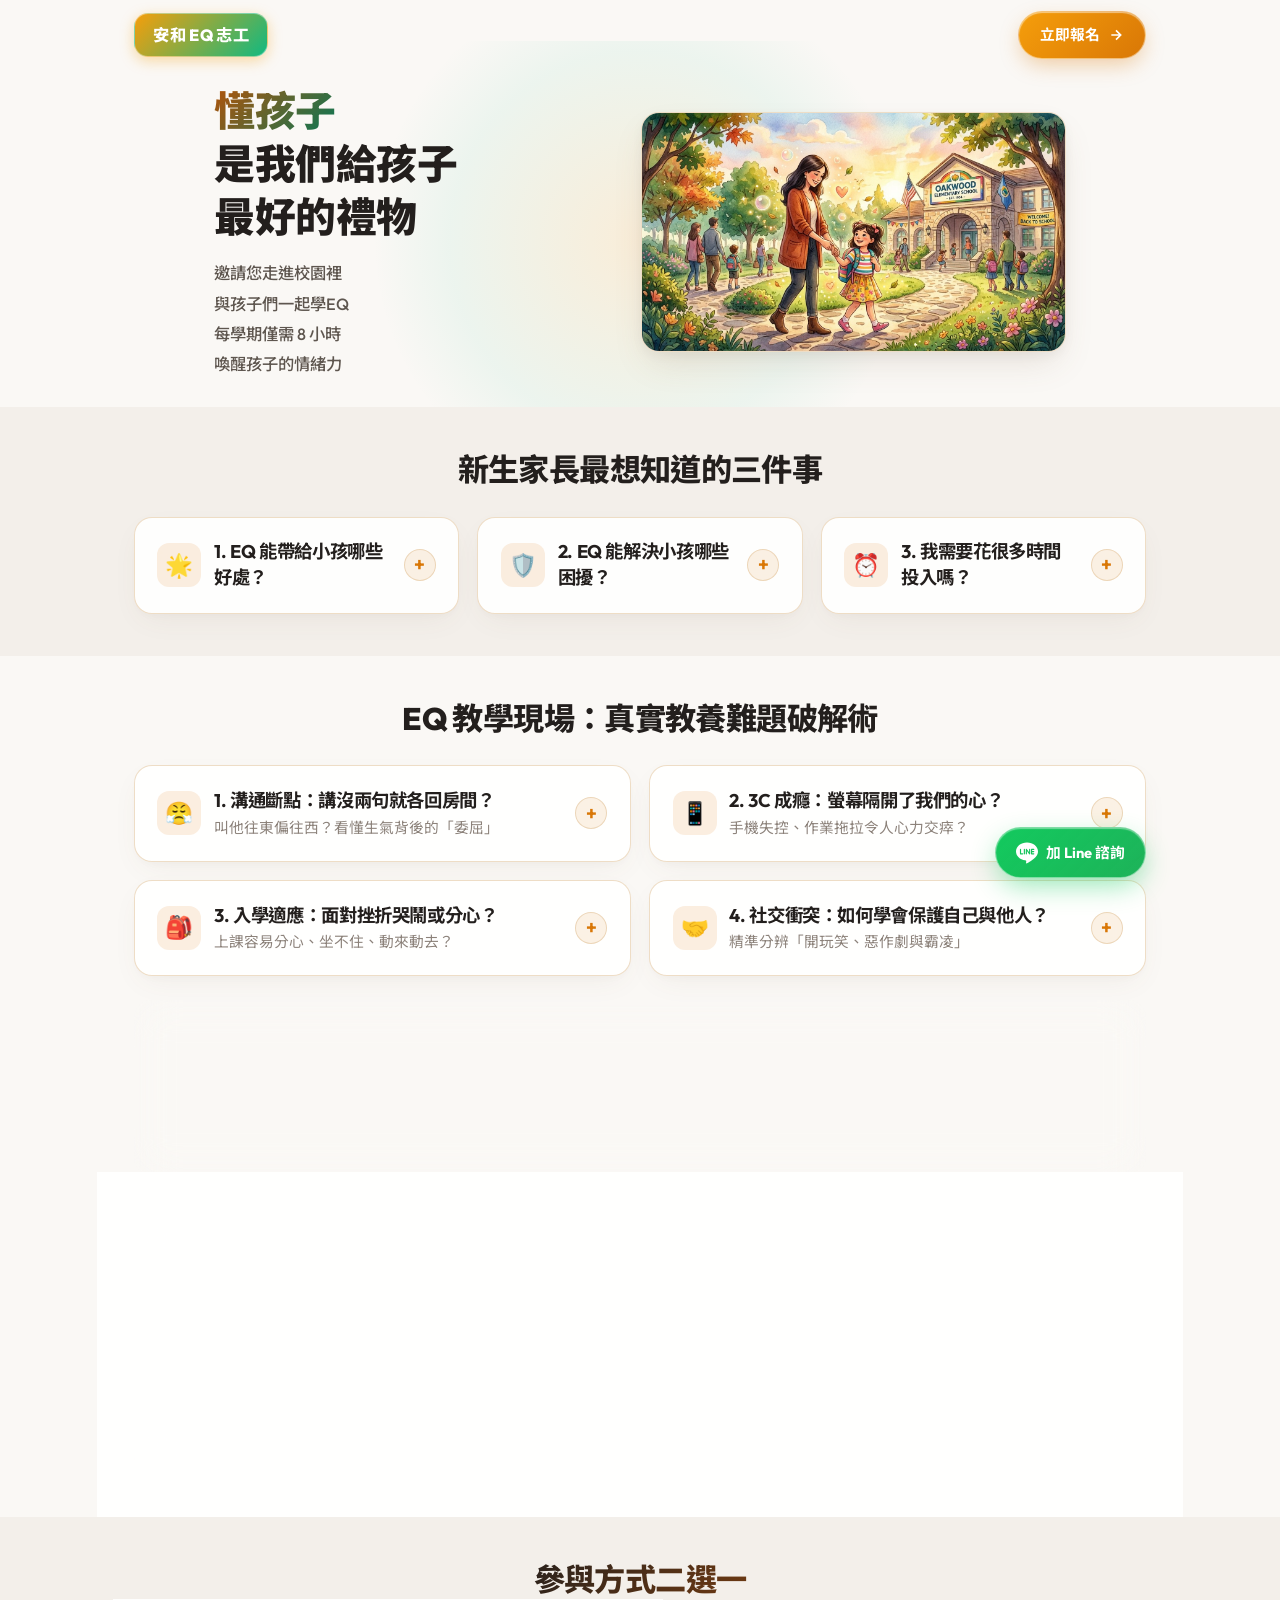
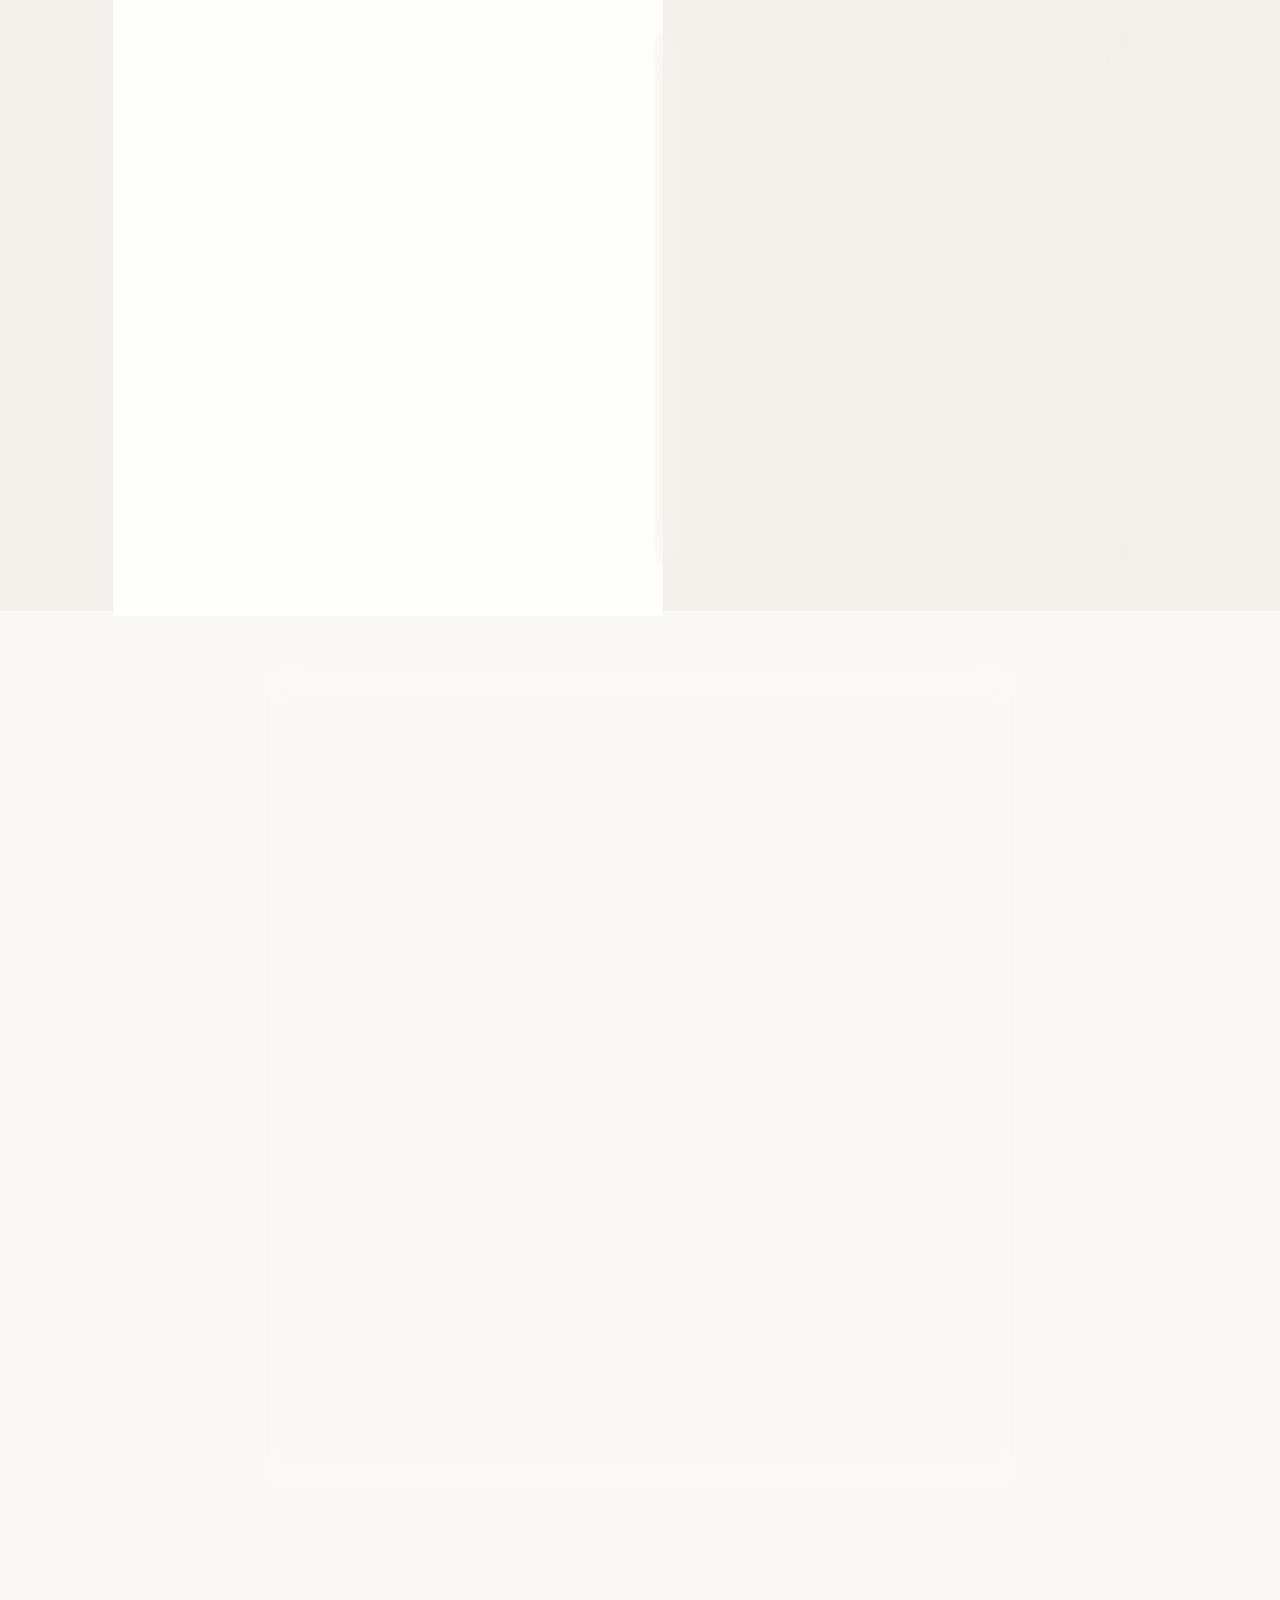
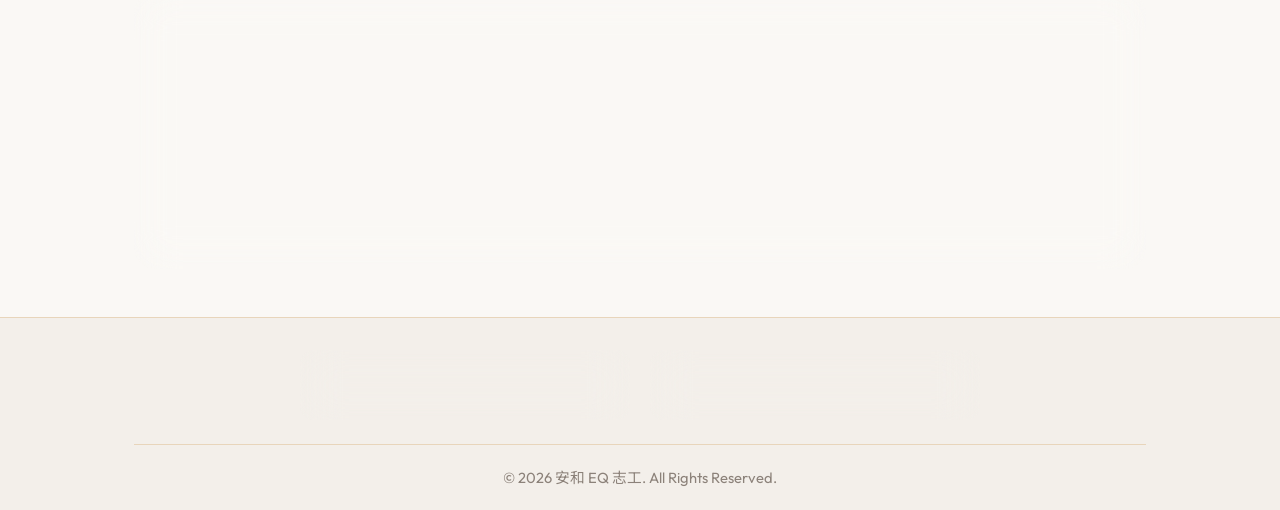
==== commit a86c0dde: "chore: update LINE ID placeholder to （建議填寫）" ====
--- a/web/index.html
+++ b/web/index.html
@@ -456,7 +456,7 @@
                         </label>
                         <div class="input-wrapper">
                             <svg class="input-icon" width="18" height="18" viewBox="0 0 24 24" fill="none" stroke="currentColor" stroke-width="2"><path d="M21 15a2 2 0 0 1-2 2H7l-4 4V5a2 2 0 0 1 2-2h14a2 2 0 0 1 2 2z"/></svg>
-                            <input type="text" id="form-line" name="entry.1179144741" class="form-input" placeholder="（選填）（方便加群討論）">
+                            <input type="text" id="form-line" name="entry.1179144741" class="form-input" placeholder="（建議填寫）">
                         </div>
                     </div>
 
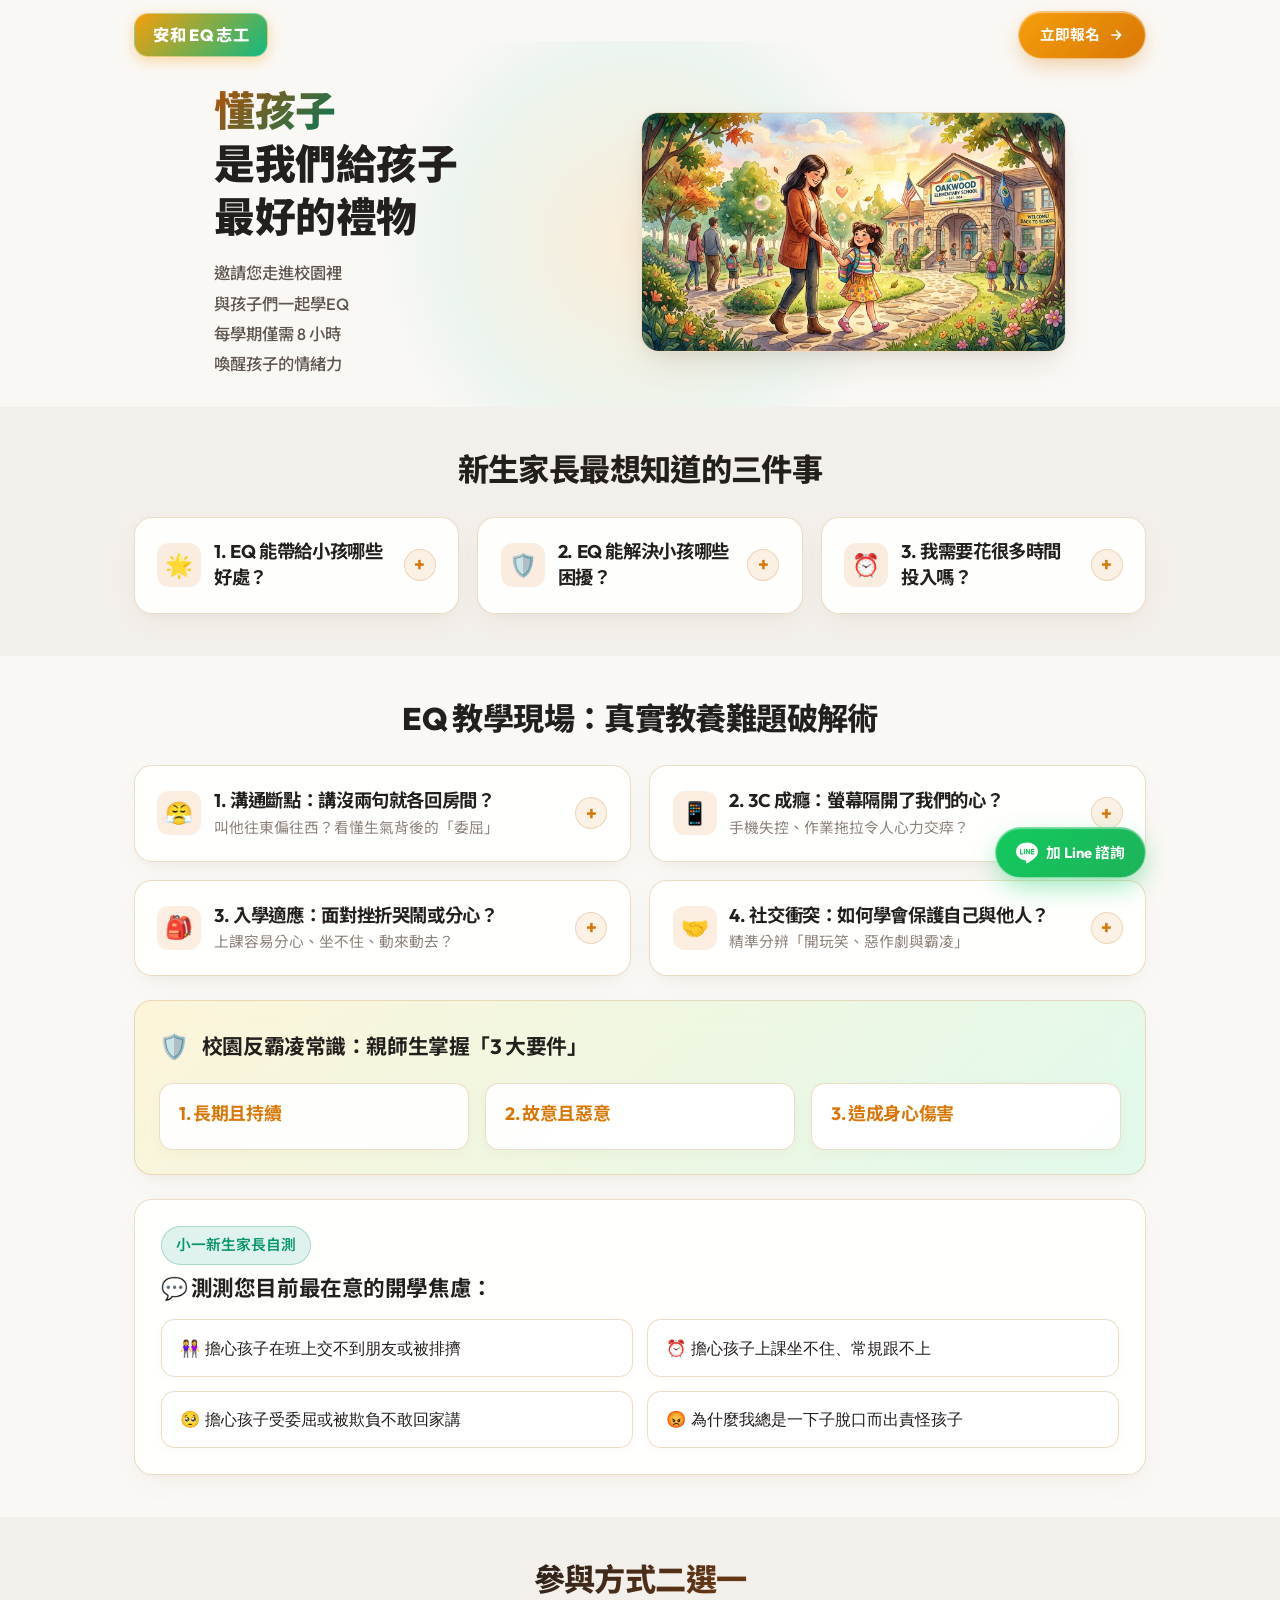
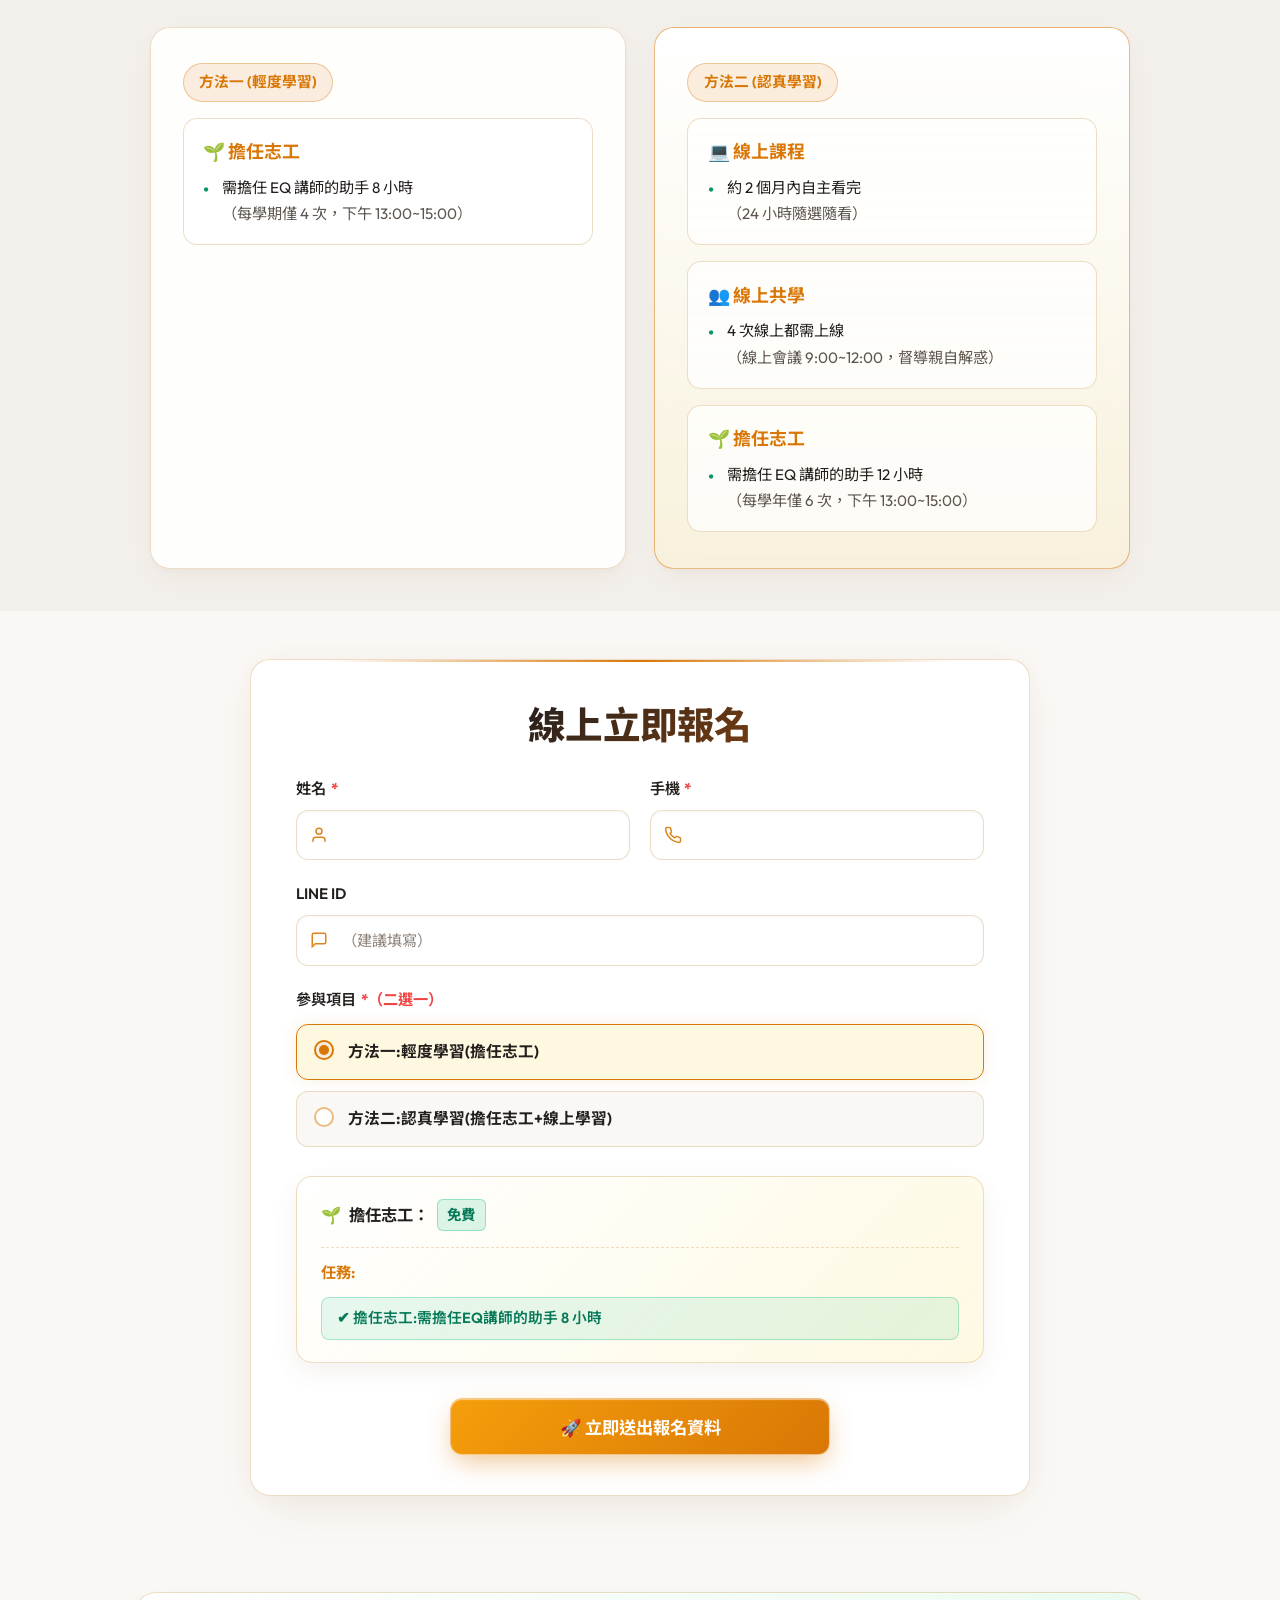
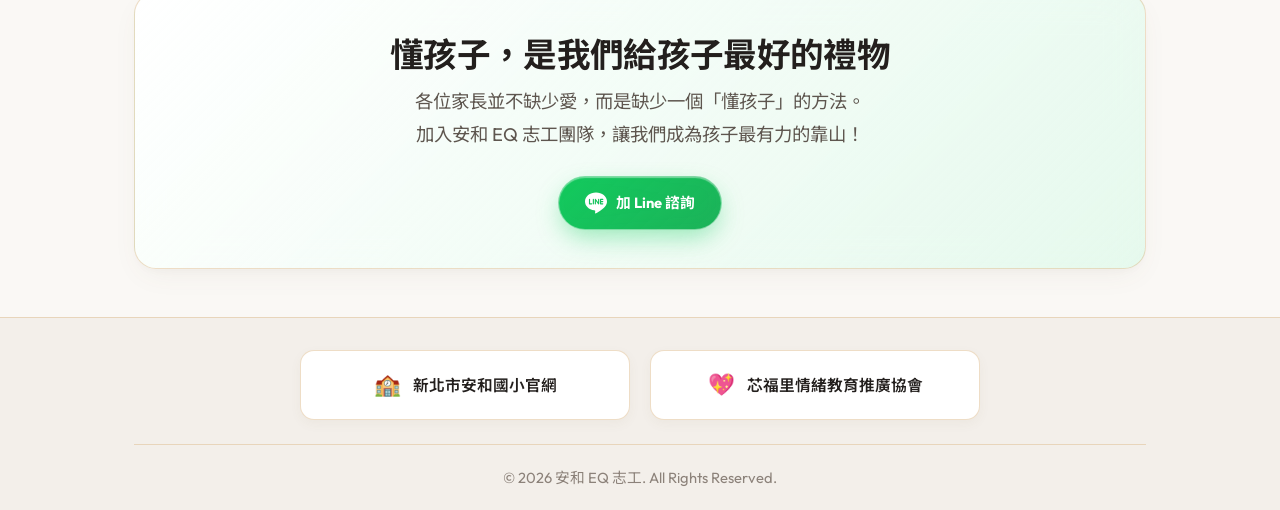
==== commit 1b68a102: "checkpoint: [v2.01] - update Method 2 volunteer hours to 12 hours (6 sessions per school year, 13:00" ====
--- a/web/index.html
+++ b/web/index.html
@@ -405,8 +405,8 @@
                             <div class="sub-path-title">🌱 擔任志工</div>
                             <ul class="sub-path-list">
                                 <li>
-                                    需擔任 EQ 講師的助手 8 小時<br>
-                                    <span class="sub-line">（每學期僅 4 次，下午 13:00~15:00）</span>
+                                    需擔任 EQ 講師的助手 12 小時<br>
+                                    <span class="sub-line">（每學年僅 6 次，下午 13:00~15:00）</span>
                                 </li>
                             </ul>
                         </div>
@@ -528,7 +528,7 @@
                             <div class="compact-req-badges">
                                 <span class="req-badge">✔ 線上課程:約2 個月內自主看完</span>
                                 <span class="req-badge">✔ 線上共學: 4 次線上都需上線</span>
-                                <span class="req-badge">✔ 擔任志工:需擔任EQ講師的助手 8 小時</span>
+                                <span class="req-badge">✔ 擔任志工:需擔任EQ講師的助手 12 小時</span>
                             </div>
                             <div class="compact-req-note">(以上三任務皆需完成，才達退費標準)</div>
                         </div>
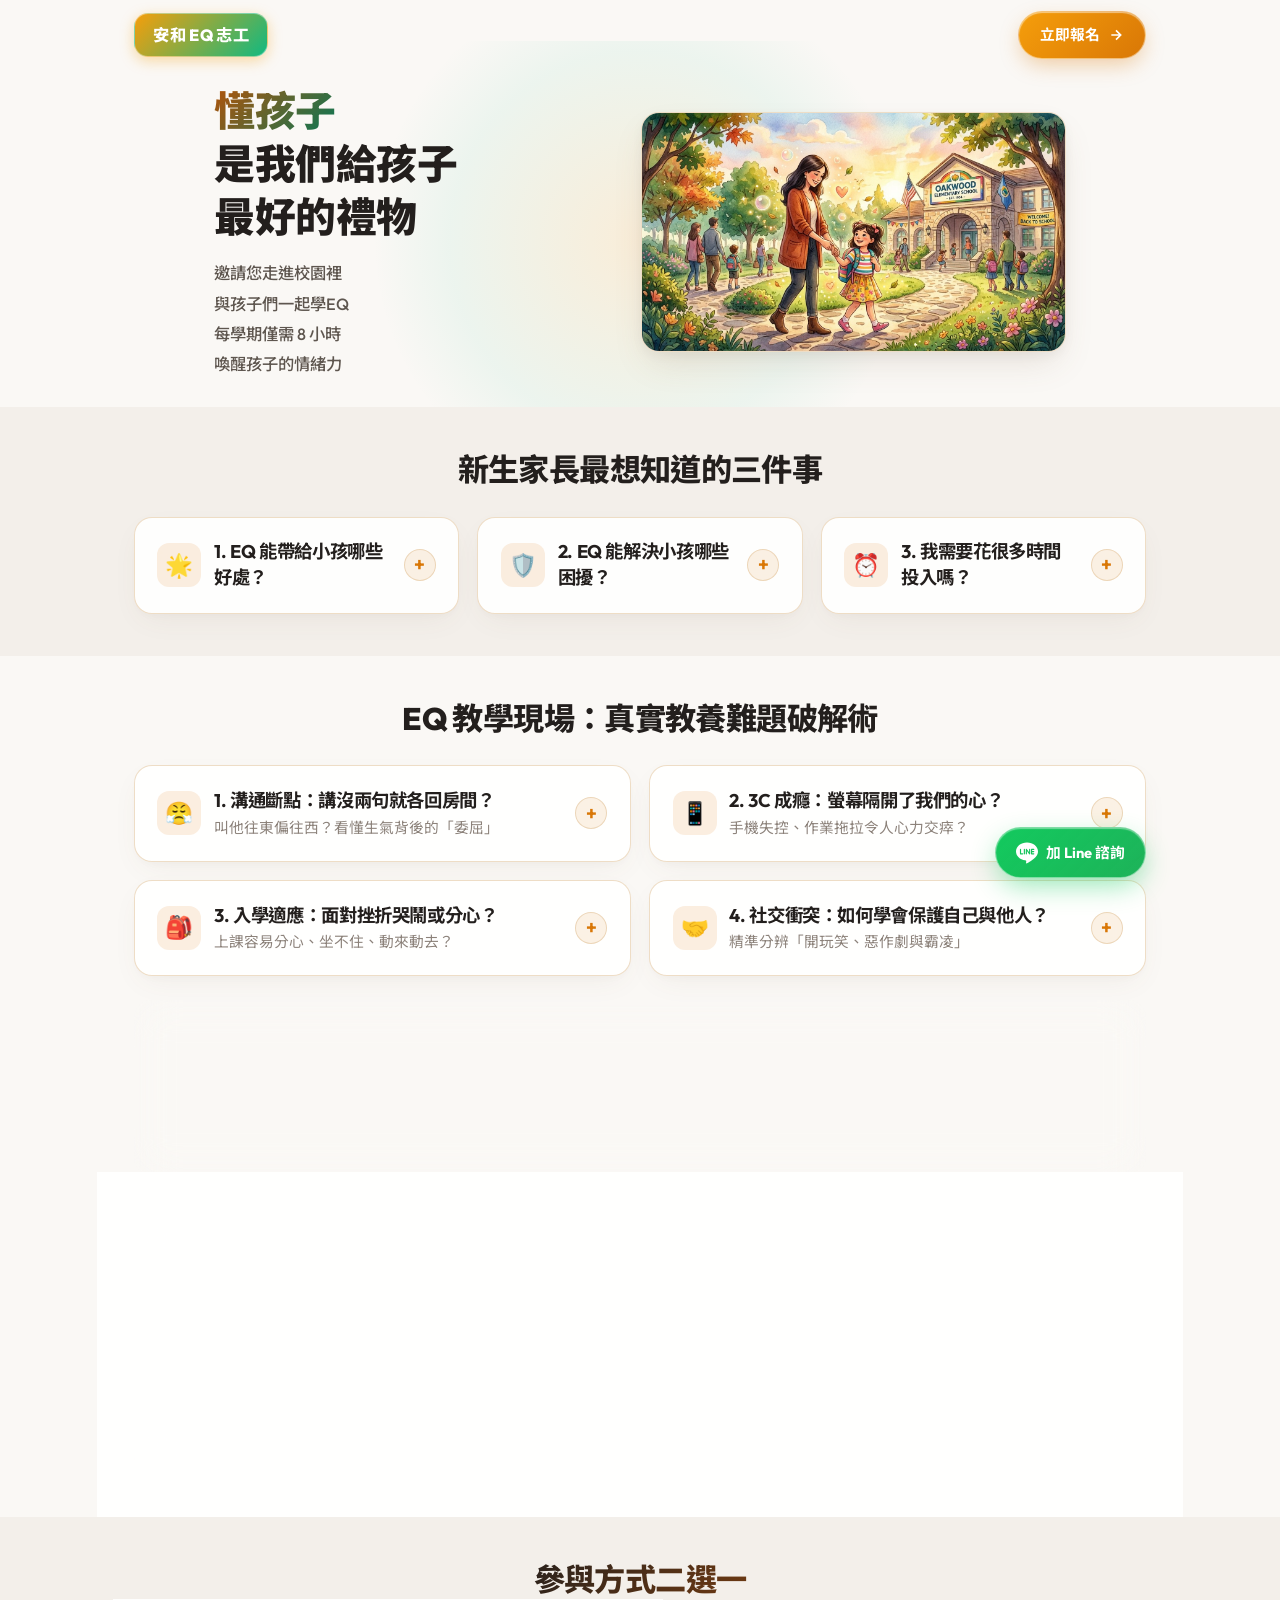
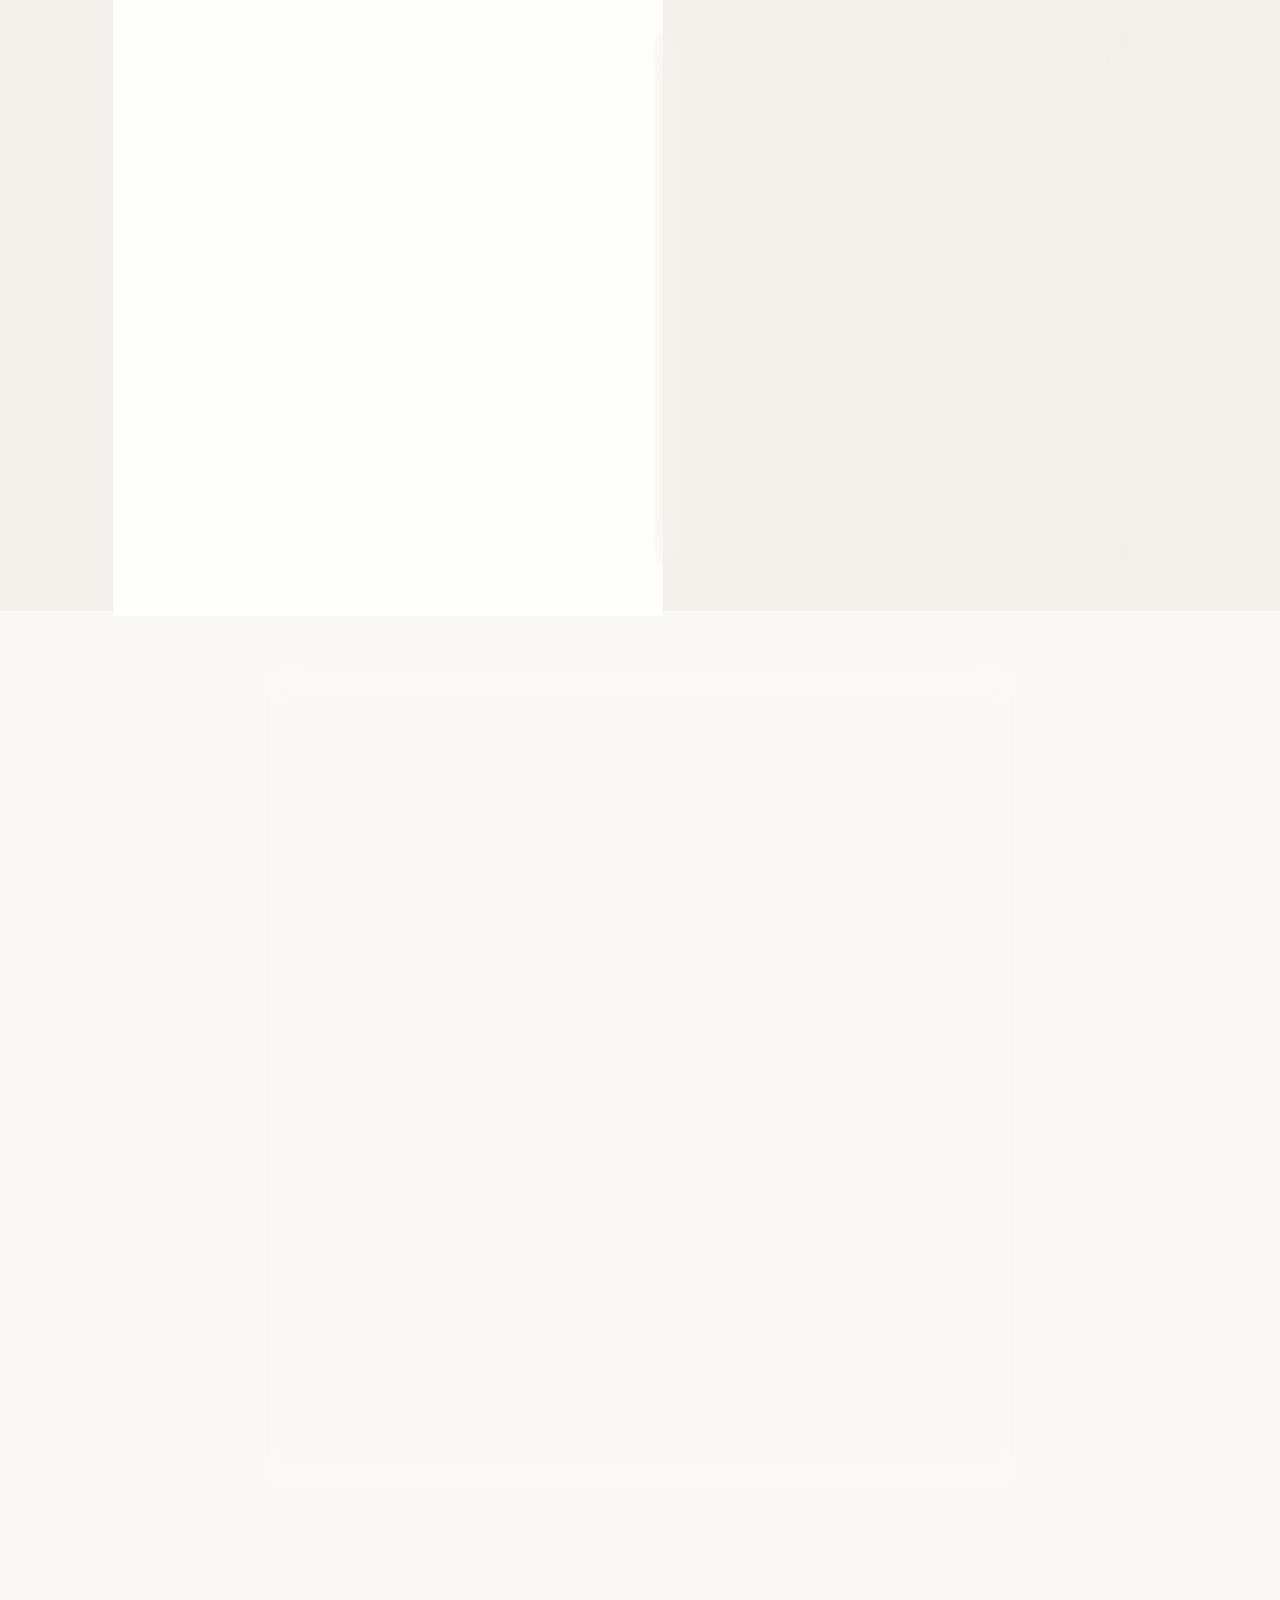
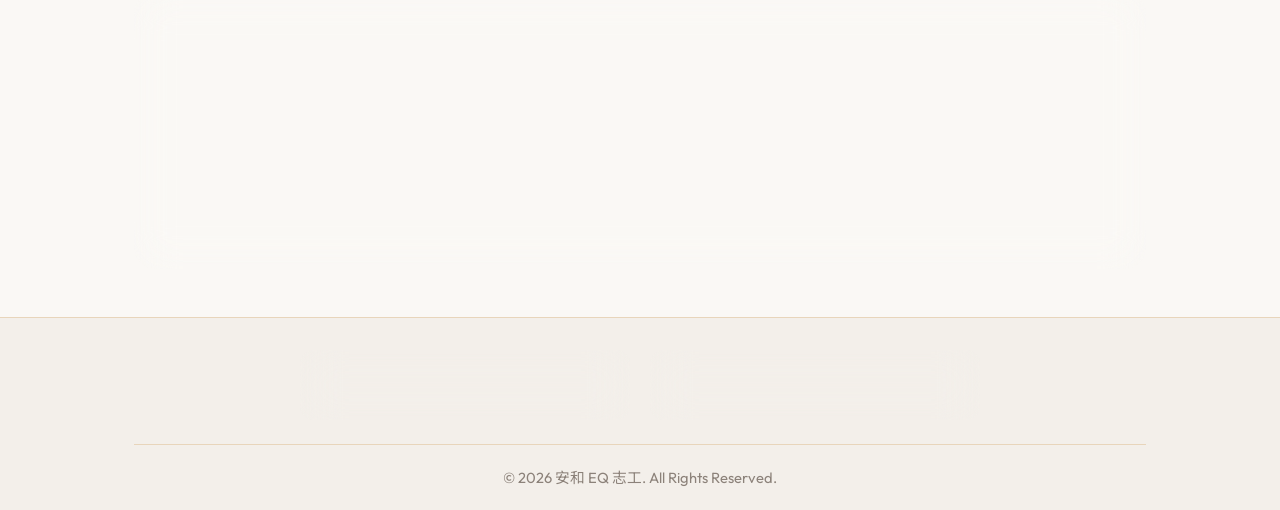
==== commit 2cf3f0a2: "feat(seo): update Anhe EQ keyword matrix (isolated from Leli), add sitemap and robots.txt" ====
--- a/web/index.html
+++ b/web/index.html
@@ -30,21 +30,21 @@
             } catch(e) {}
         })();
     </script>
-    <title>安和 EQ 志工官方網站｜懂孩子，是我們給孩子最好的禮物</title>
-    <meta name="description" content="安和 EQ 志工招募中：各位家長並不缺少愛，而是缺少一個「懂孩子」的方法。攜手芯福里情緒教育協會深耕 12 年，每學期僅需 8 小時，邀您為孩子走進一次校園！">
-    <meta name="keywords" content="安和EQ志工, 安和國小EQ志工, 安和國小, 芯福里, 芯福里情緒教育協會, 小一新生, 開學適應, EQ教育, 親子共學, 反霸凌, 懂孩子">
+    <title>安和EQ｜新北市安和國小 EQ 志工官方網站（EQ安和・安和EQ志工）</title>
+    <meta name="description" content="新北市土城區安和國小 EQ 志工官方網站（安和EQ / EQ安和）。深耕安和校園 12 年，攜手推廣情緒教育，每學期僅需 8 小時入班服務。歡迎搜尋「安和EQ」掌握安和國小 EQ 志工招募最新消息！">
+    <meta name="keywords" content="安和EQ, EQ安和, 安和EQ志工, 安和國小EQ, 安和國小EQ志工, 安和EQ官網, 土城安和EQ, 新北安和EQ, 安和國小EQ招募, 安和EQ報名, 安和國小志工">
 
     <!-- Open Graph / LINE / Facebook Sharing Meta Tags -->
     <meta property="og:type" content="website">
     <meta property="og:url" content="https://eqanhe.github.io/web/">
-    <meta property="og:title" content="安和 EQ 志工官方網站｜懂孩子，是我們給孩子最好的禮物">
-    <meta property="og:description" content="各位家長並不缺少愛，而是缺少一個「懂孩子」的方法。安和 12 年 EQ 教育傳承，每學期僅需 8 小時，邀您走進校園與孩子一同成長！">
+    <meta property="og:title" content="安和EQ｜新北市安和國小 EQ 志工官方網站（EQ安和・安和EQ志工）">
+    <meta property="og:description" content="新北市土城區安和國小 EQ 志工官方網站（安和EQ / EQ安和）。深耕安和校園 12 年，每學期僅需 8 小時，邀您為孩子走進安和校園一同成長！">
     <meta property="og:image" content="images/hero_eq_parent_child.jpg">
 
     <!-- Twitter Meta Tags -->
     <meta name="twitter:card" content="summary_large_image">
-    <meta name="twitter:title" content="安和 EQ 志工官方網站｜懂孩子，是我們給孩子最好的禮物">
-    <meta name="twitter:description" content="各位家長並不缺少愛，而是缺少一個「懂孩子」的方法。安和 12 年 EQ 教育傳承，每學期僅需 8 小時，邀您走進校園與孩子一同成長！">
+    <meta name="twitter:title" content="安和EQ｜新北市安和國小 EQ 志工官方網站（EQ安和・安和EQ志工）">
+    <meta name="twitter:description" content="新北市土城區安和國小 EQ 志工官方網站（安和EQ / EQ安和）。深耕安和校園 12 年，每學期僅需 8 小時，邀您為孩子走進安和校園一同成長！">
     <meta name="twitter:image" content="images/hero_eq_parent_child.jpg">
 
     <!-- Google Structured Data (JSON-LD) -->
@@ -52,12 +52,13 @@
     {
       "@context": "https://schema.org",
       "@type": "EducationalOrganization",
-      "name": "安和 EQ 志工",
+      "name": "安和EQ志工",
+      "alternateName": ["安和EQ", "EQ安和", "安和國小EQ志工", "安和國小EQ", "新北市土城區安和國小EQ志工組"],
       "parentOrganization": {
         "@type": "ElementarySchool",
         "name": "新北市土城區安和國民小學"
       },
-      "description": "安和 EQ 志工致力於推廣情緒教育與親子共學，透過專業培訓與班級輔導，協助孩子建立健全心理素質與人際互動技巧。",
+      "description": "安和國小 EQ 志工致力於推廣情緒教育與親子共學，透過專業培訓與班級輔導，協助孩子建立健全心理素質與人際互動技巧。",
       "url": "https://eqanhe.github.io/web/"
     }
     </script>
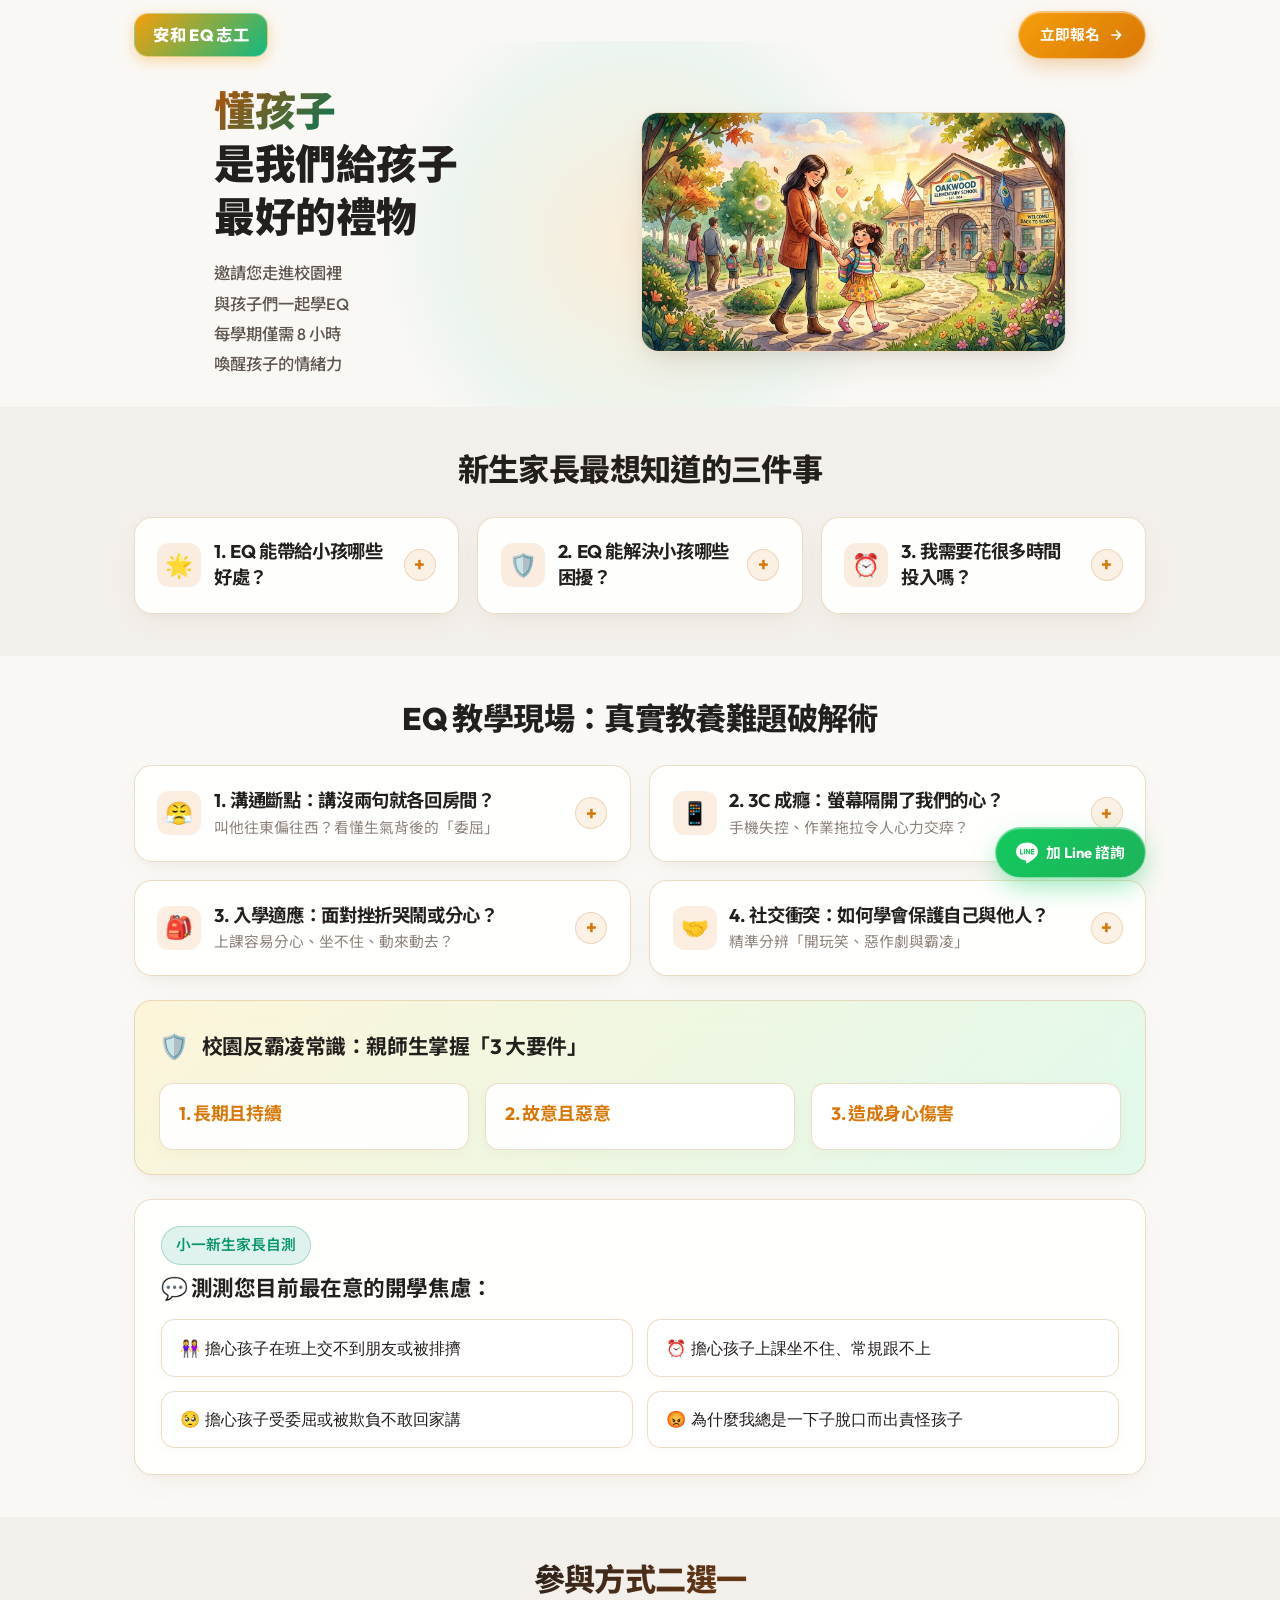
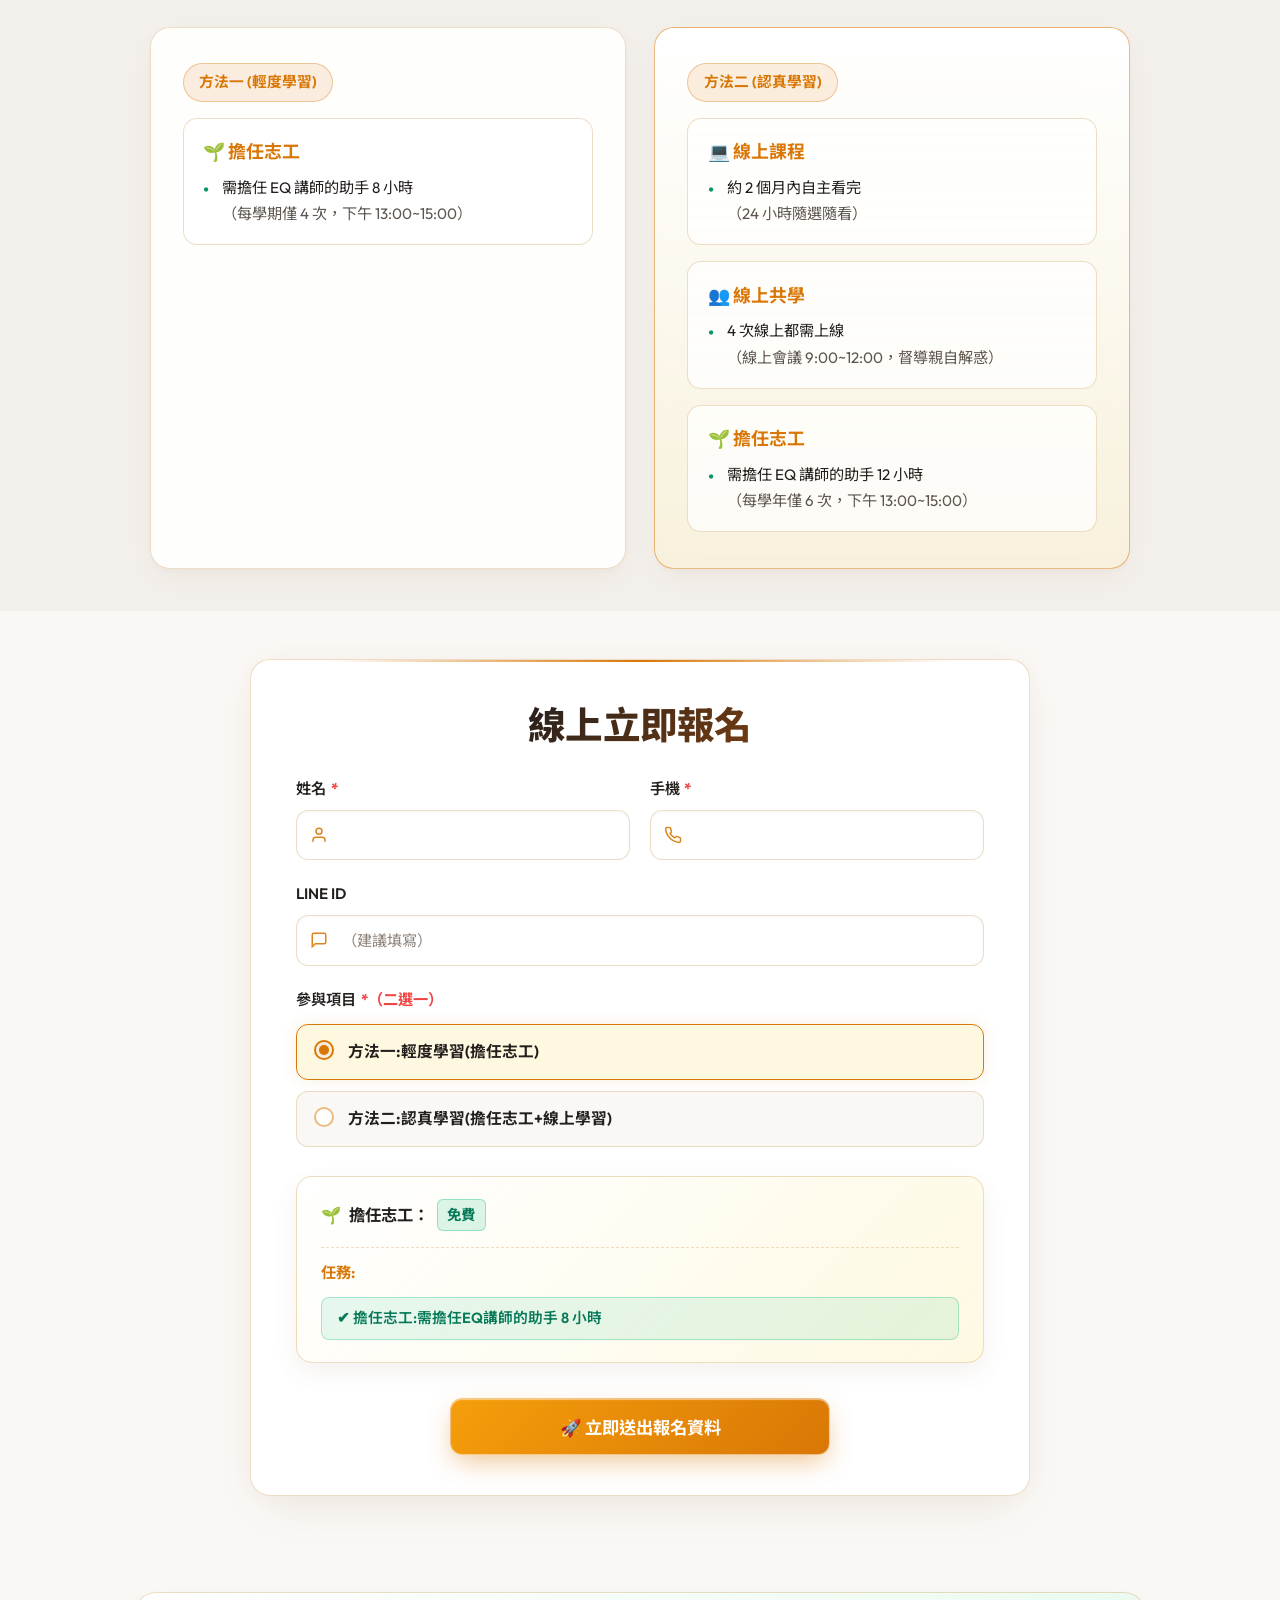
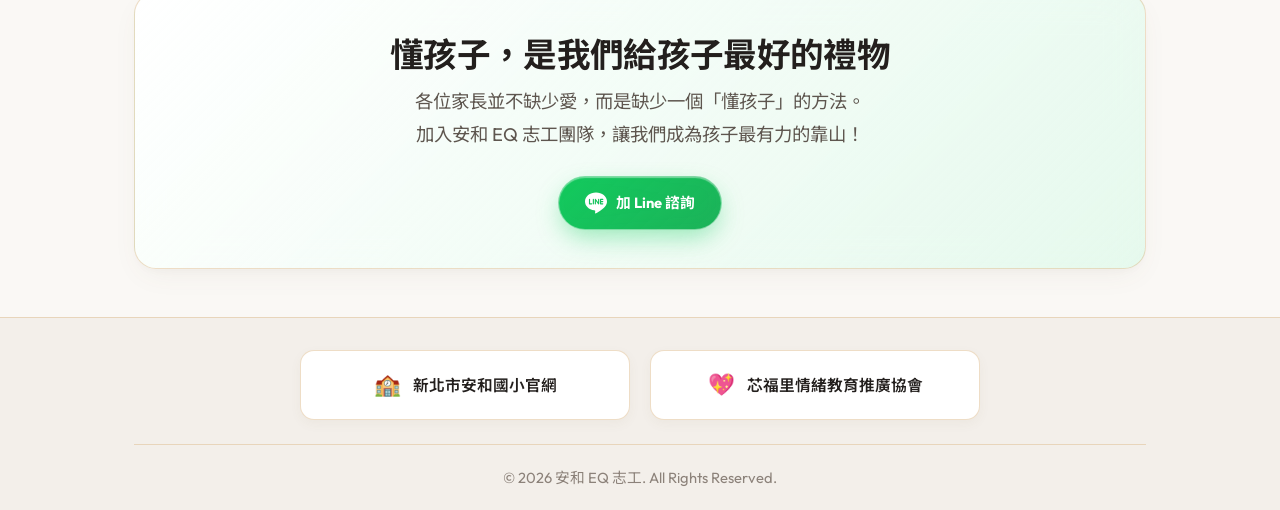
==== commit 8825a53e: "feat(seo): add google-site-verification meta to Anhe EQ" ====
--- a/web/index.html
+++ b/web/index.html
@@ -31,6 +31,7 @@
         })();
     </script>
     <title>安和EQ｜新北市安和國小 EQ 志工官方網站（EQ安和・安和EQ志工）</title>
+    <meta name="google-site-verification" content="ZgjR4qugewYUv8m_xAsq1rPDhwHByDgBkeGPy7pIhLg">
     <meta name="description" content="新北市土城區安和國小 EQ 志工官方網站（安和EQ / EQ安和）。深耕安和校園 12 年，攜手推廣情緒教育，每學期僅需 8 小時入班服務。歡迎搜尋「安和EQ」掌握安和國小 EQ 志工招募最新消息！">
     <meta name="keywords" content="安和EQ, EQ安和, 安和EQ志工, 安和國小EQ, 安和國小EQ志工, 安和EQ官網, 土城安和EQ, 新北安和EQ, 安和國小EQ招募, 安和EQ報名, 安和國小志工">
 
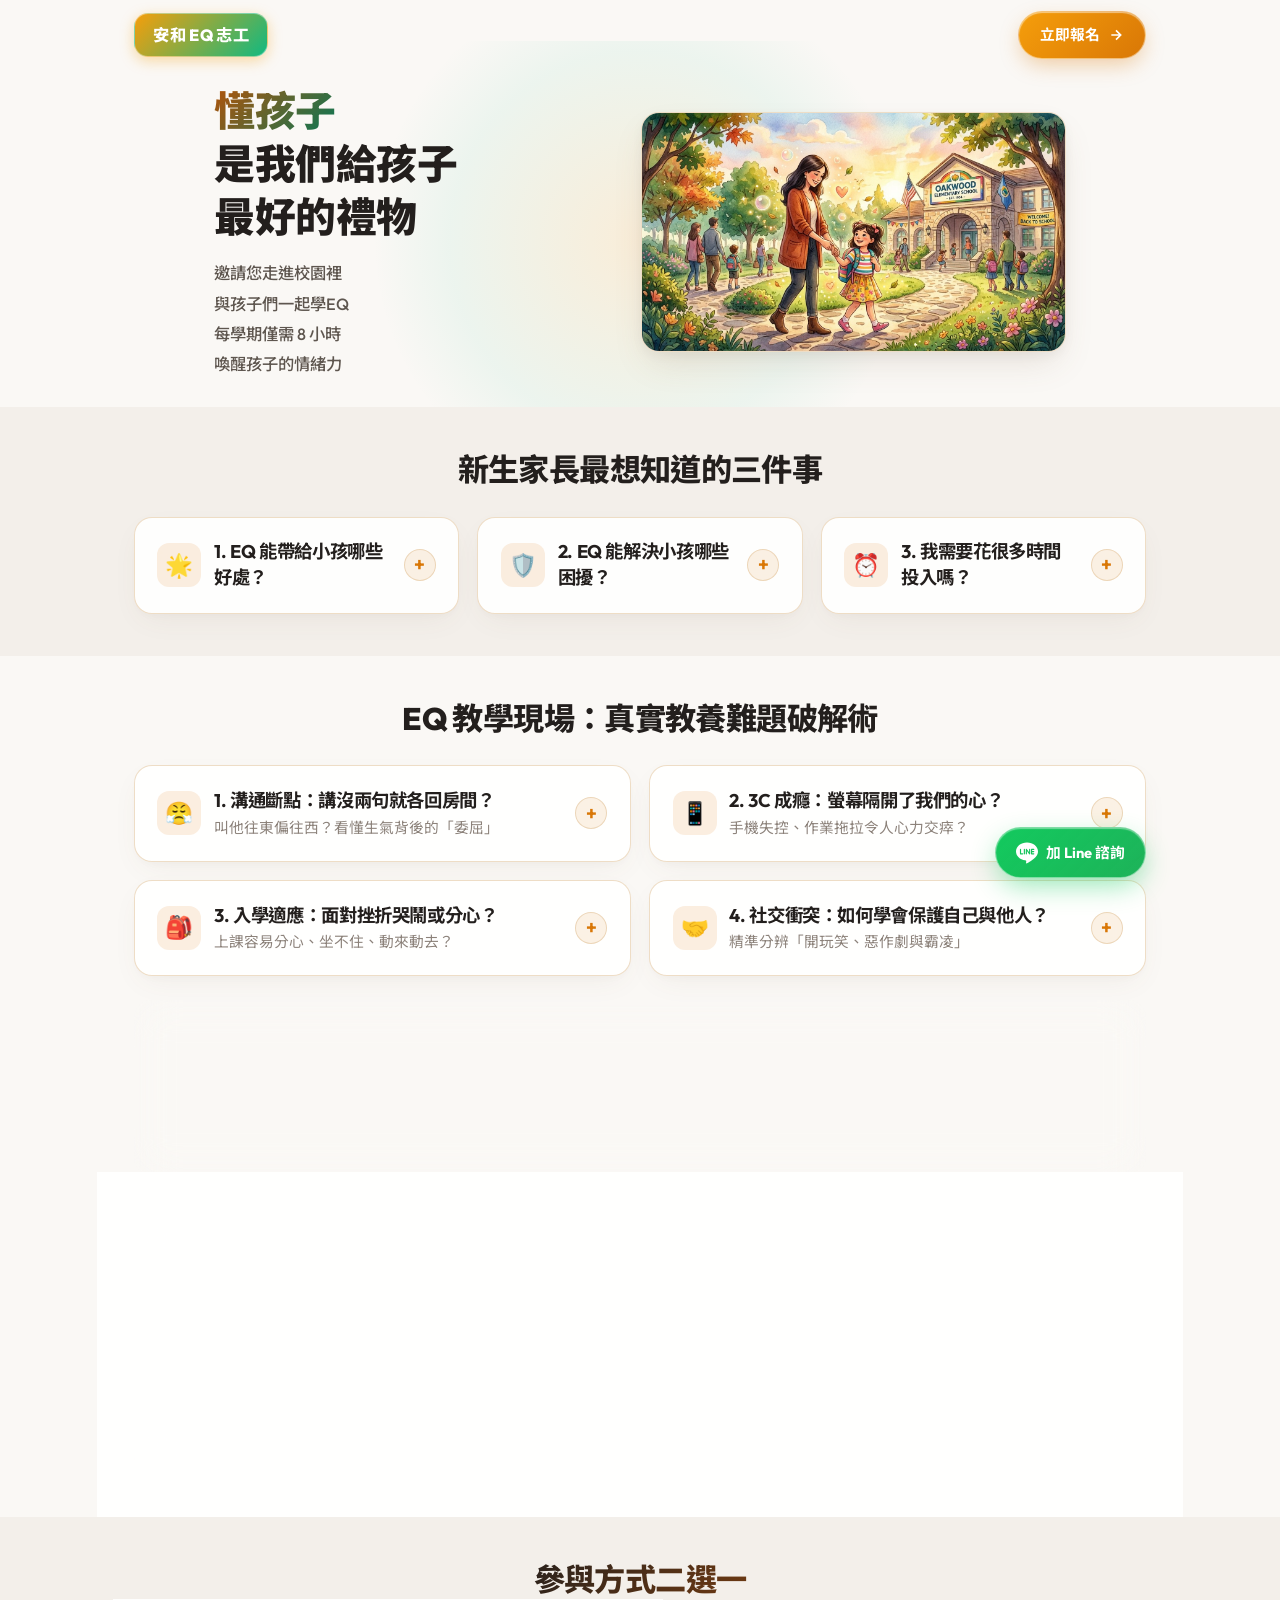
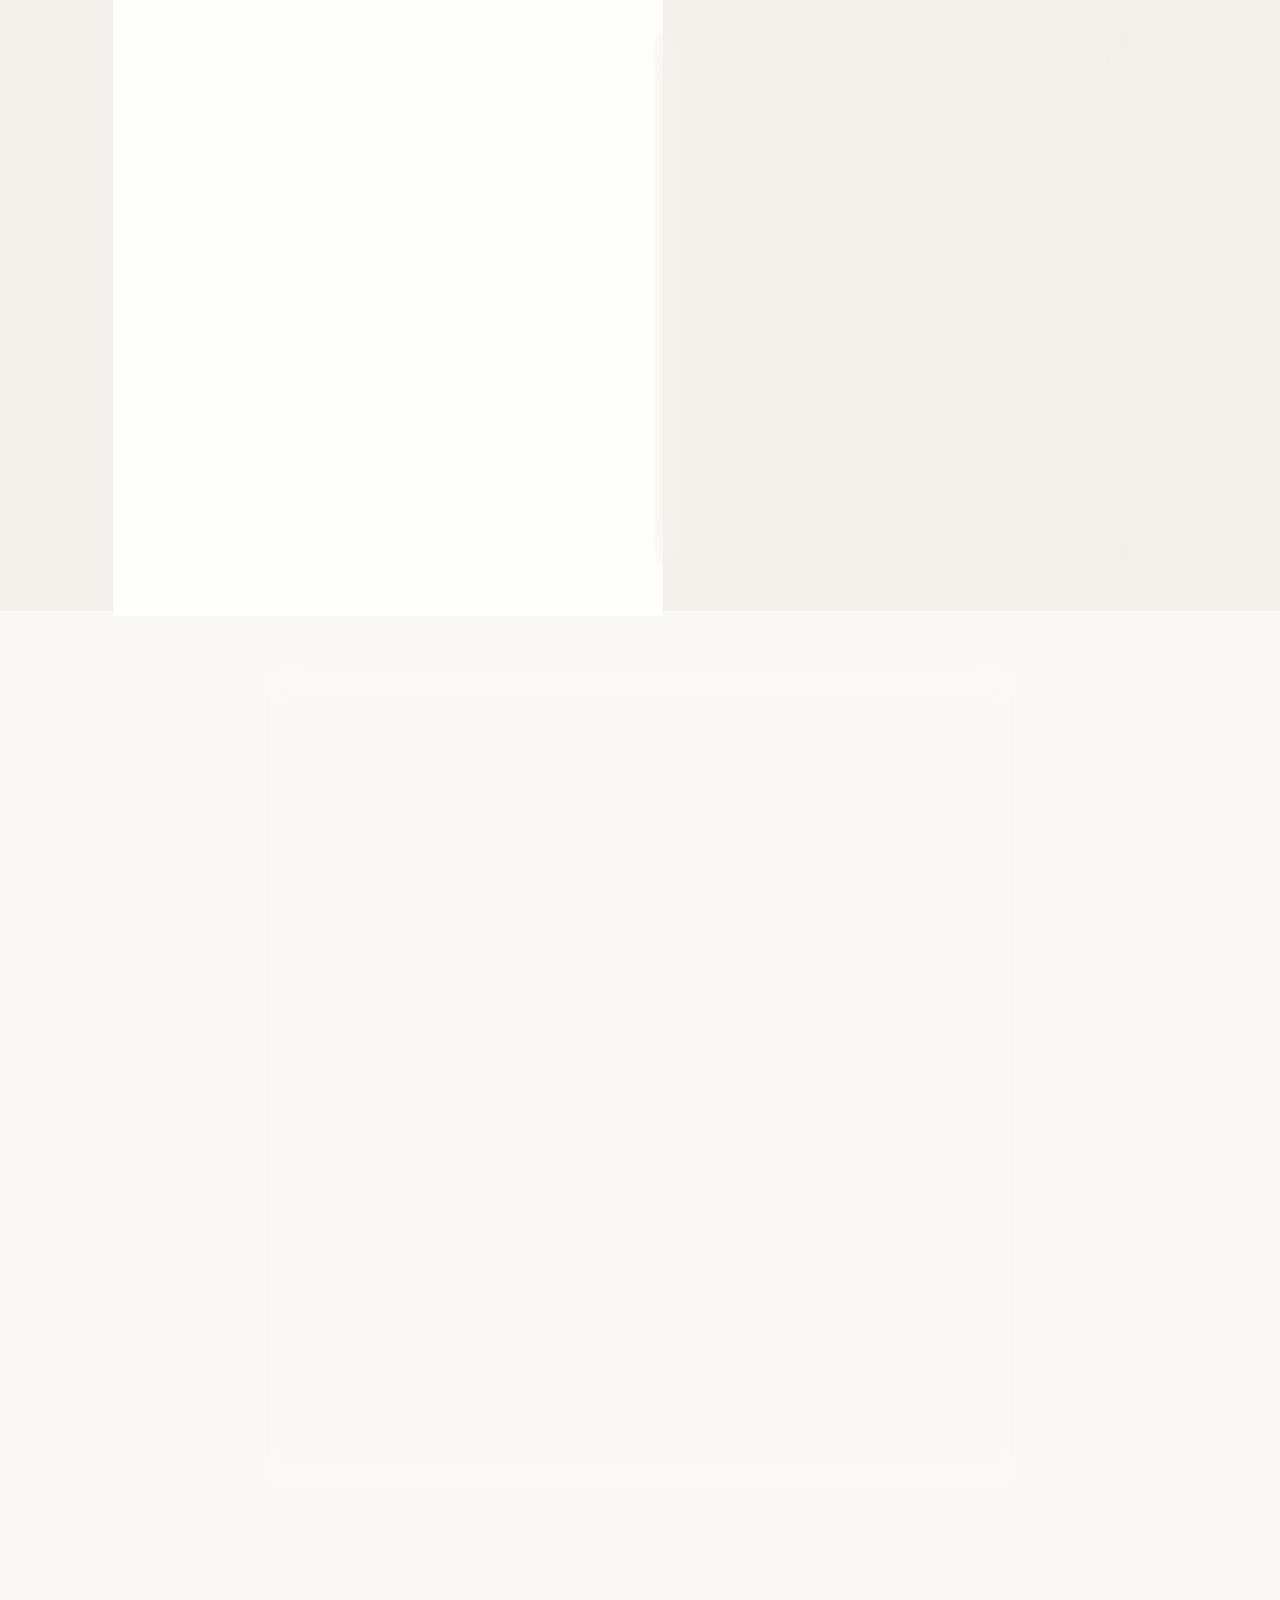
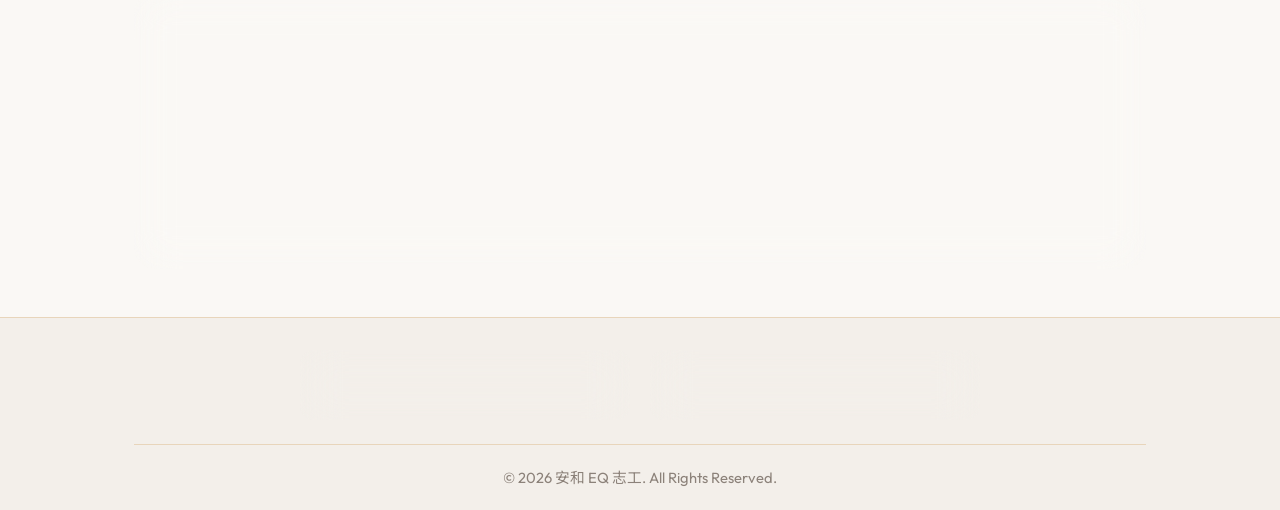
==== commit d2174216: "fix(seo): update Anhe dedicated Google Search Console verification code" ====
--- a/web/index.html
+++ b/web/index.html
@@ -31,7 +31,7 @@
         })();
     </script>
     <title>安和EQ｜新北市安和國小 EQ 志工官方網站（EQ安和・安和EQ志工）</title>
-    <meta name="google-site-verification" content="ZgjR4qugewYUv8m_xAsq1rPDhwHByDgBkeGPy7pIhLg">
+    <meta name="google-site-verification" content="YMBqYxMK0WaDPy6NgW51J22KdoFkJA3yfrCamA37iHY">
     <meta name="description" content="新北市土城區安和國小 EQ 志工官方網站（安和EQ / EQ安和）。深耕安和校園 12 年，攜手推廣情緒教育，每學期僅需 8 小時入班服務。歡迎搜尋「安和EQ」掌握安和國小 EQ 志工招募最新消息！">
     <meta name="keywords" content="安和EQ, EQ安和, 安和EQ志工, 安和國小EQ, 安和國小EQ志工, 安和EQ官網, 土城安和EQ, 新北安和EQ, 安和國小EQ招募, 安和EQ報名, 安和國小志工">
 
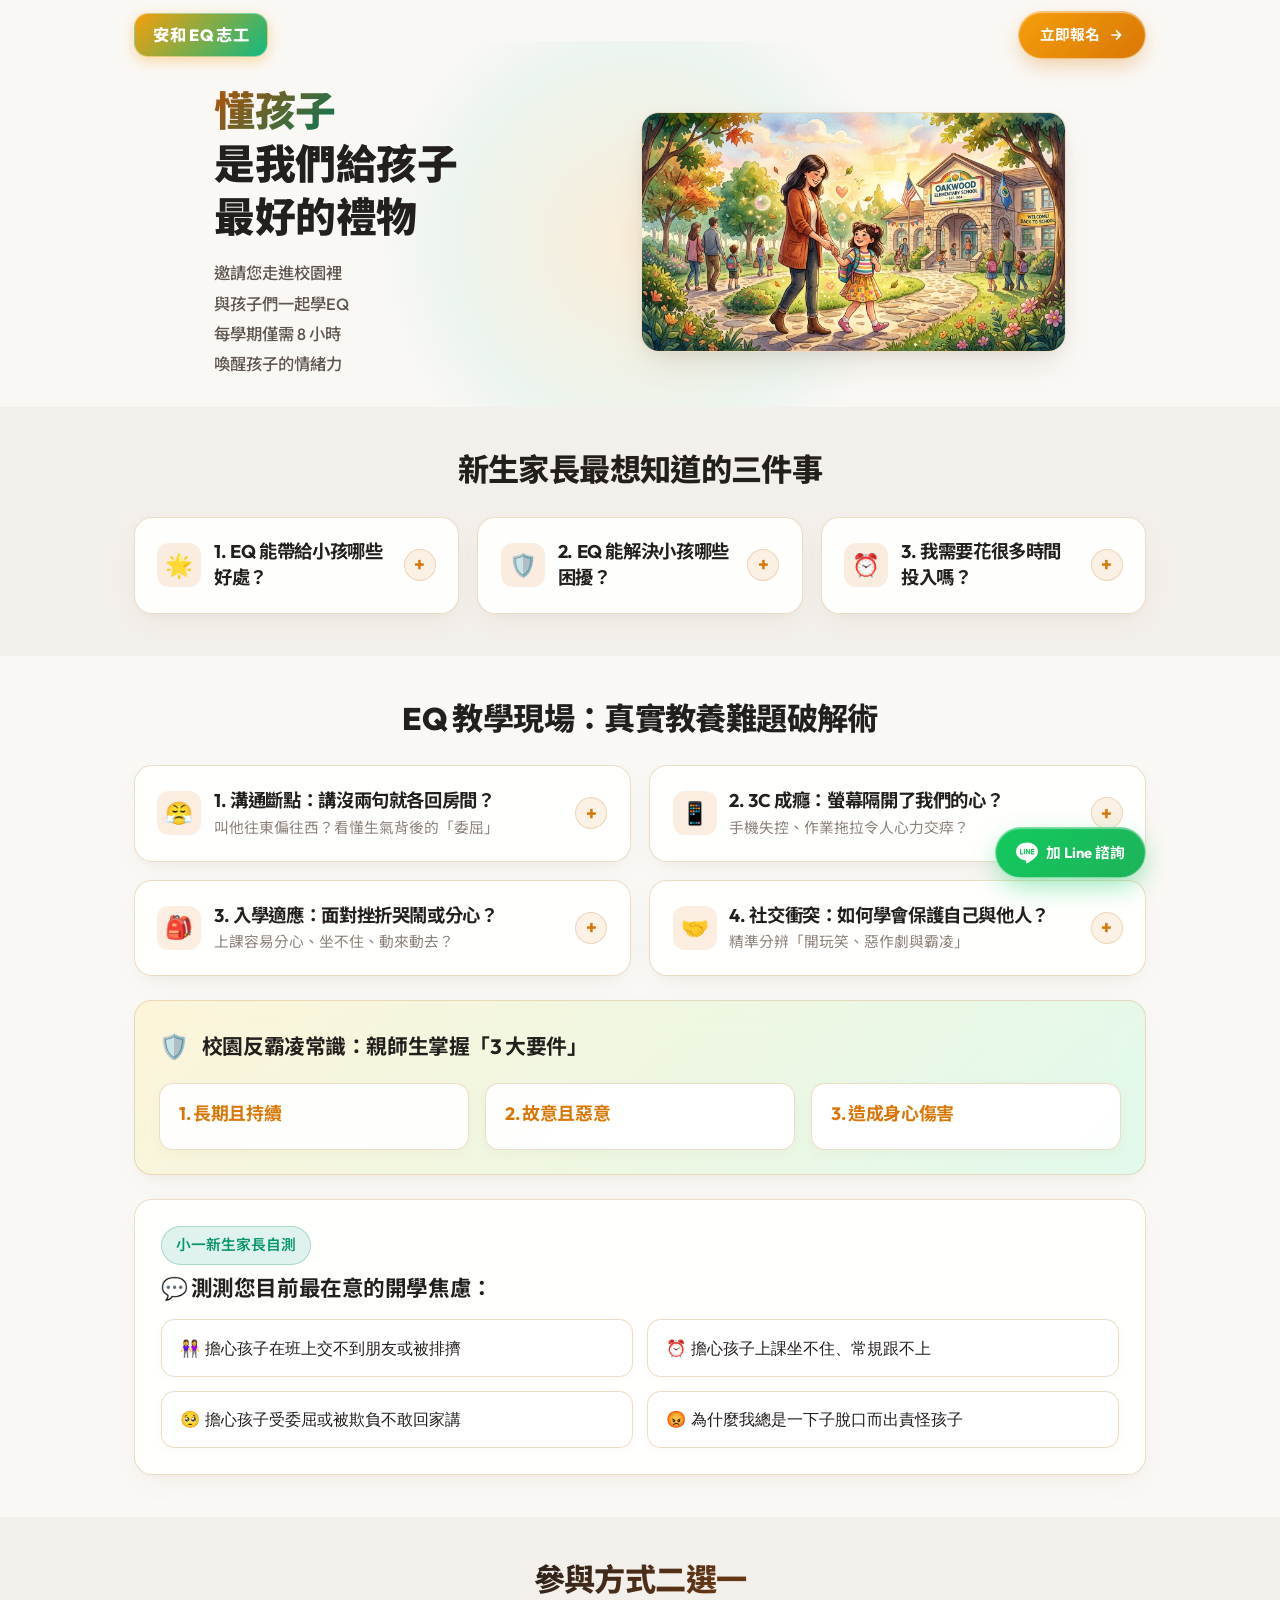
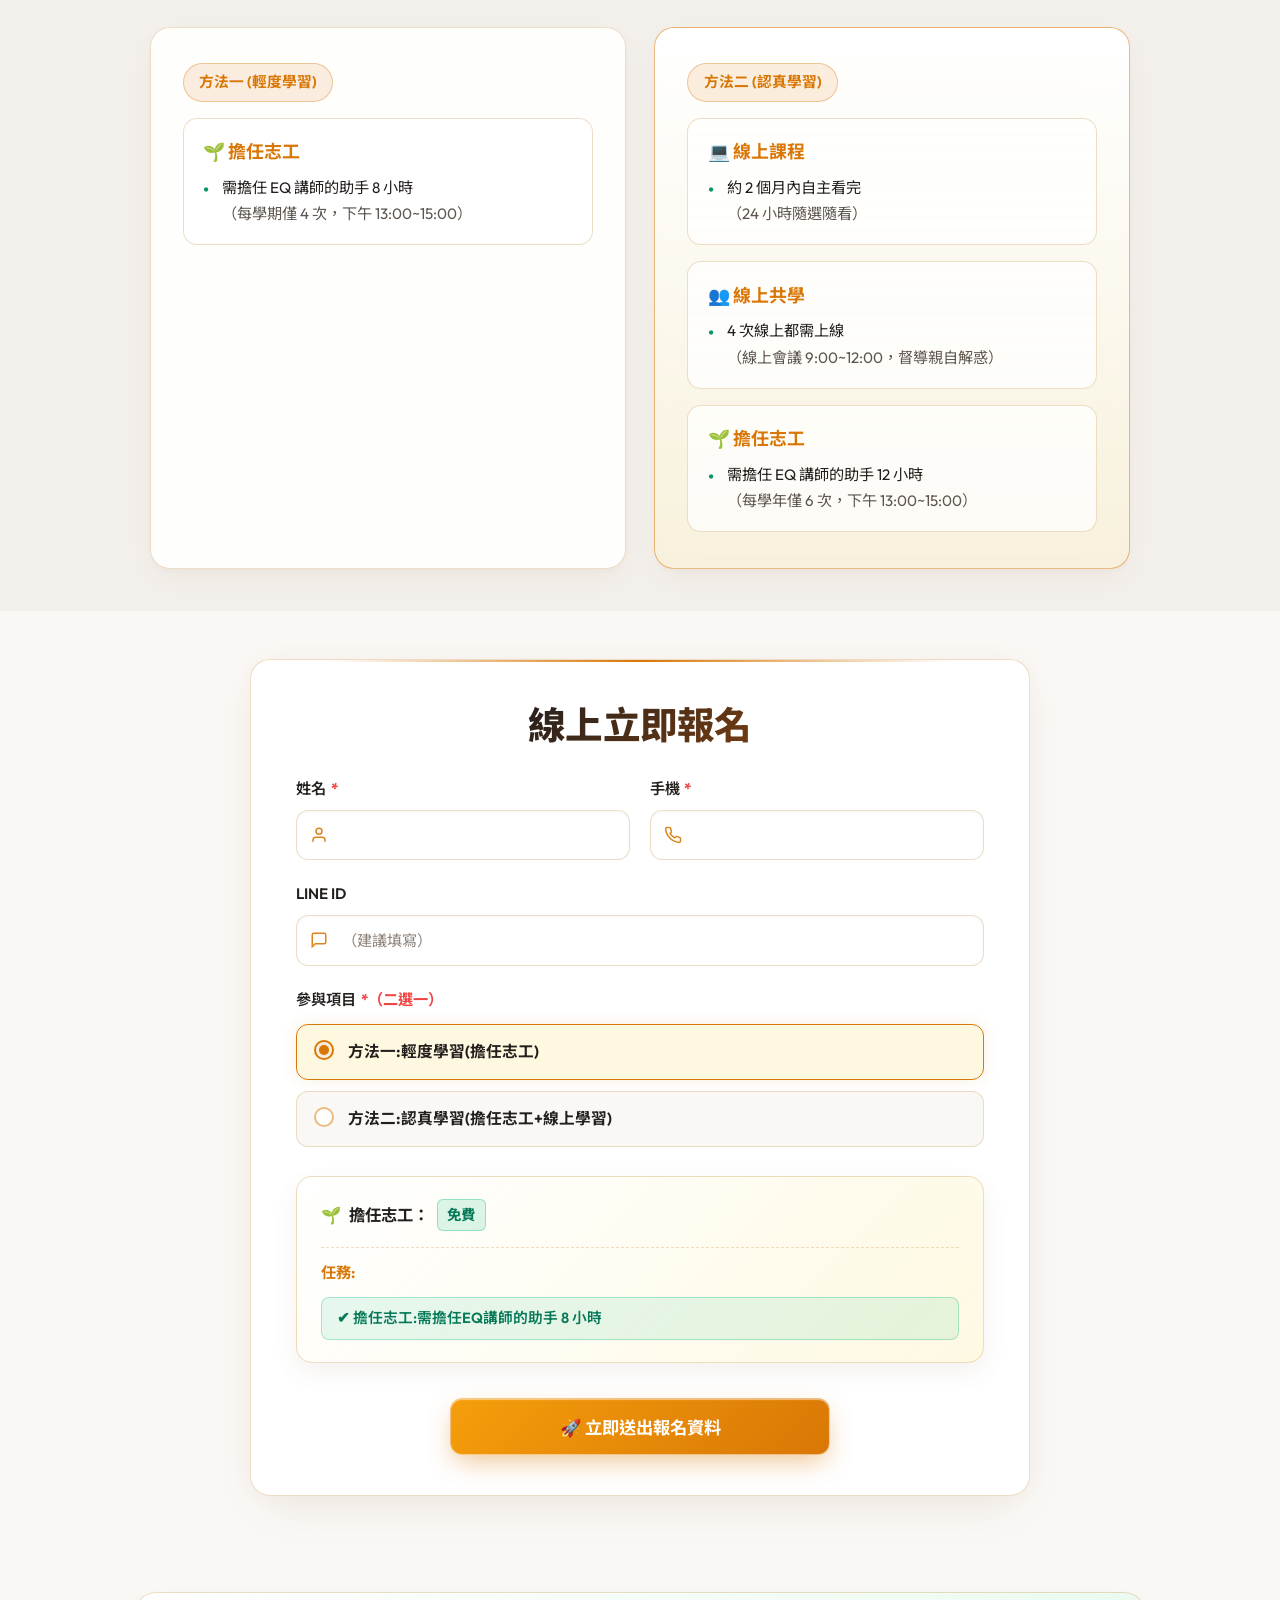
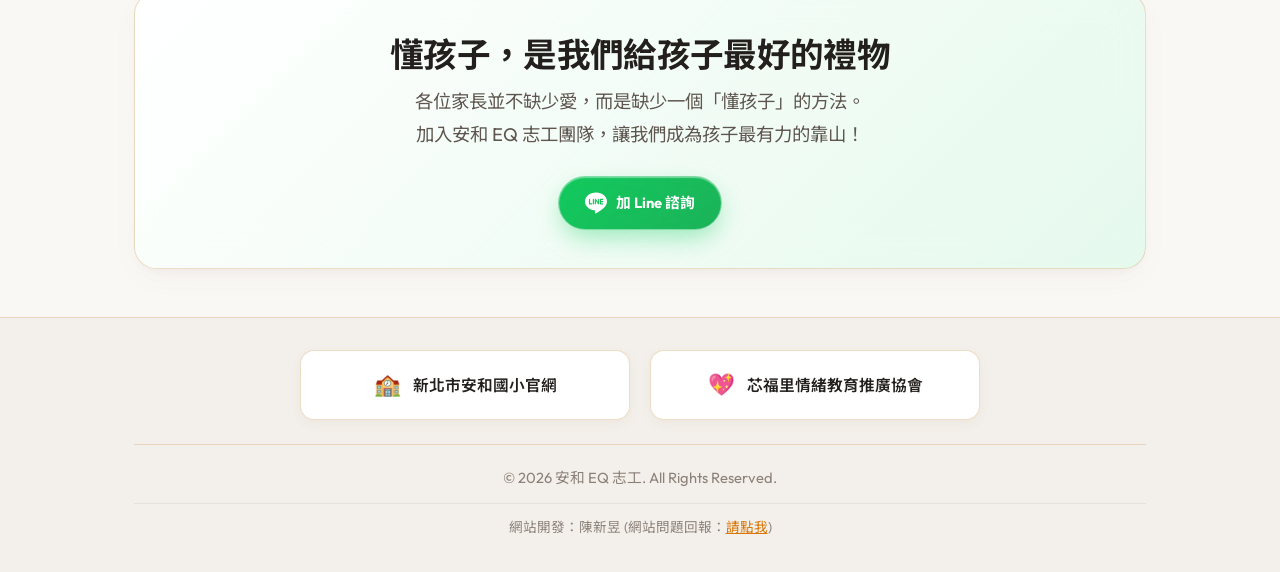
==== commit 1a461a56: "feat(seo): 擴充代碼隱藏層結構化資料與關鍵字，全站同步頁尾技術維護資訊列" ====
--- a/web/index.html
+++ b/web/index.html
@@ -33,7 +33,7 @@
     <title>安和EQ｜新北市安和國小 EQ 志工官方網站（EQ安和・安和EQ志工）</title>
     <meta name="google-site-verification" content="YMBqYxMK0WaDPy6NgW51J22KdoFkJA3yfrCamA37iHY">
     <meta name="description" content="新北市土城區安和國小 EQ 志工官方網站（安和EQ / EQ安和）。深耕安和校園 12 年，攜手推廣情緒教育，每學期僅需 8 小時入班服務。歡迎搜尋「安和EQ」掌握安和國小 EQ 志工招募最新消息！">
-    <meta name="keywords" content="安和EQ, EQ安和, 安和EQ志工, 安和國小EQ, 安和國小EQ志工, 安和EQ官網, 土城安和EQ, 新北安和EQ, 安和國小EQ招募, 安和EQ報名, 安和國小志工">
+    <meta name="keywords" content="安和EQ, EQ安和, 安和EQ志工, 安和國小EQ, 安和國小EQ志工, 安和EQ官網, 土城安和EQ, 新北安和EQ, 安和國小EQ招募, 安和EQ報名, 安和國小志工, 科技里長, 科技里長陳新昱, 明德里資訊志工">
 
     <!-- Open Graph / LINE / Facebook Sharing Meta Tags -->
     <meta property="og:type" content="website">
@@ -58,6 +58,13 @@
       "parentOrganization": {
         "@type": "ElementarySchool",
         "name": "新北市土城區安和國民小學"
+      },
+      "contributor": {
+        "@type": "Person",
+        "name": "陳新昱",
+        "jobTitle": "資訊志工",
+        "alternateName": ["科技里長", "科技里長陳新昱", "明德里資訊志工"],
+        "email": "a0987183520@gmail.com"
       },
       "description": "安和國小 EQ 志工致力於推廣情緒教育與親子共學，透過專業培訓與班級輔導，協助孩子建立健全心理素質與人際互動技巧。",
       "url": "https://eqanhe.github.io/web/"
@@ -603,6 +610,9 @@
 
             <div class="footer-bottom">
                 <p>&copy; 2026 安和 EQ 志工. All Rights Reserved.</p>
+                <div class="site-dev-footer" style="text-align:center; font-size:0.85rem; color:var(--text-muted, #78716c); padding: 0.75rem 0; margin-top: 0.8rem; border-top: 1px solid rgba(0,0,0,0.06);">
+                    網站開發：陳新昱 (網站問題回報：<a href="mailto:a0987183520@gmail.com?subject=%E3%80%90%E5%AE%89%E5%92%8CEQ%E7%B6%B2%E7%AB%99%E5%95%8F%E9%A1%8C%E5%9B%9E%E5%A0%B1%E3%80%91" style="color:var(--accent-primary, #d97706); text-decoration:underline;">請點我</a>)
+                </div>
             </div>
         </div>
     </footer>
